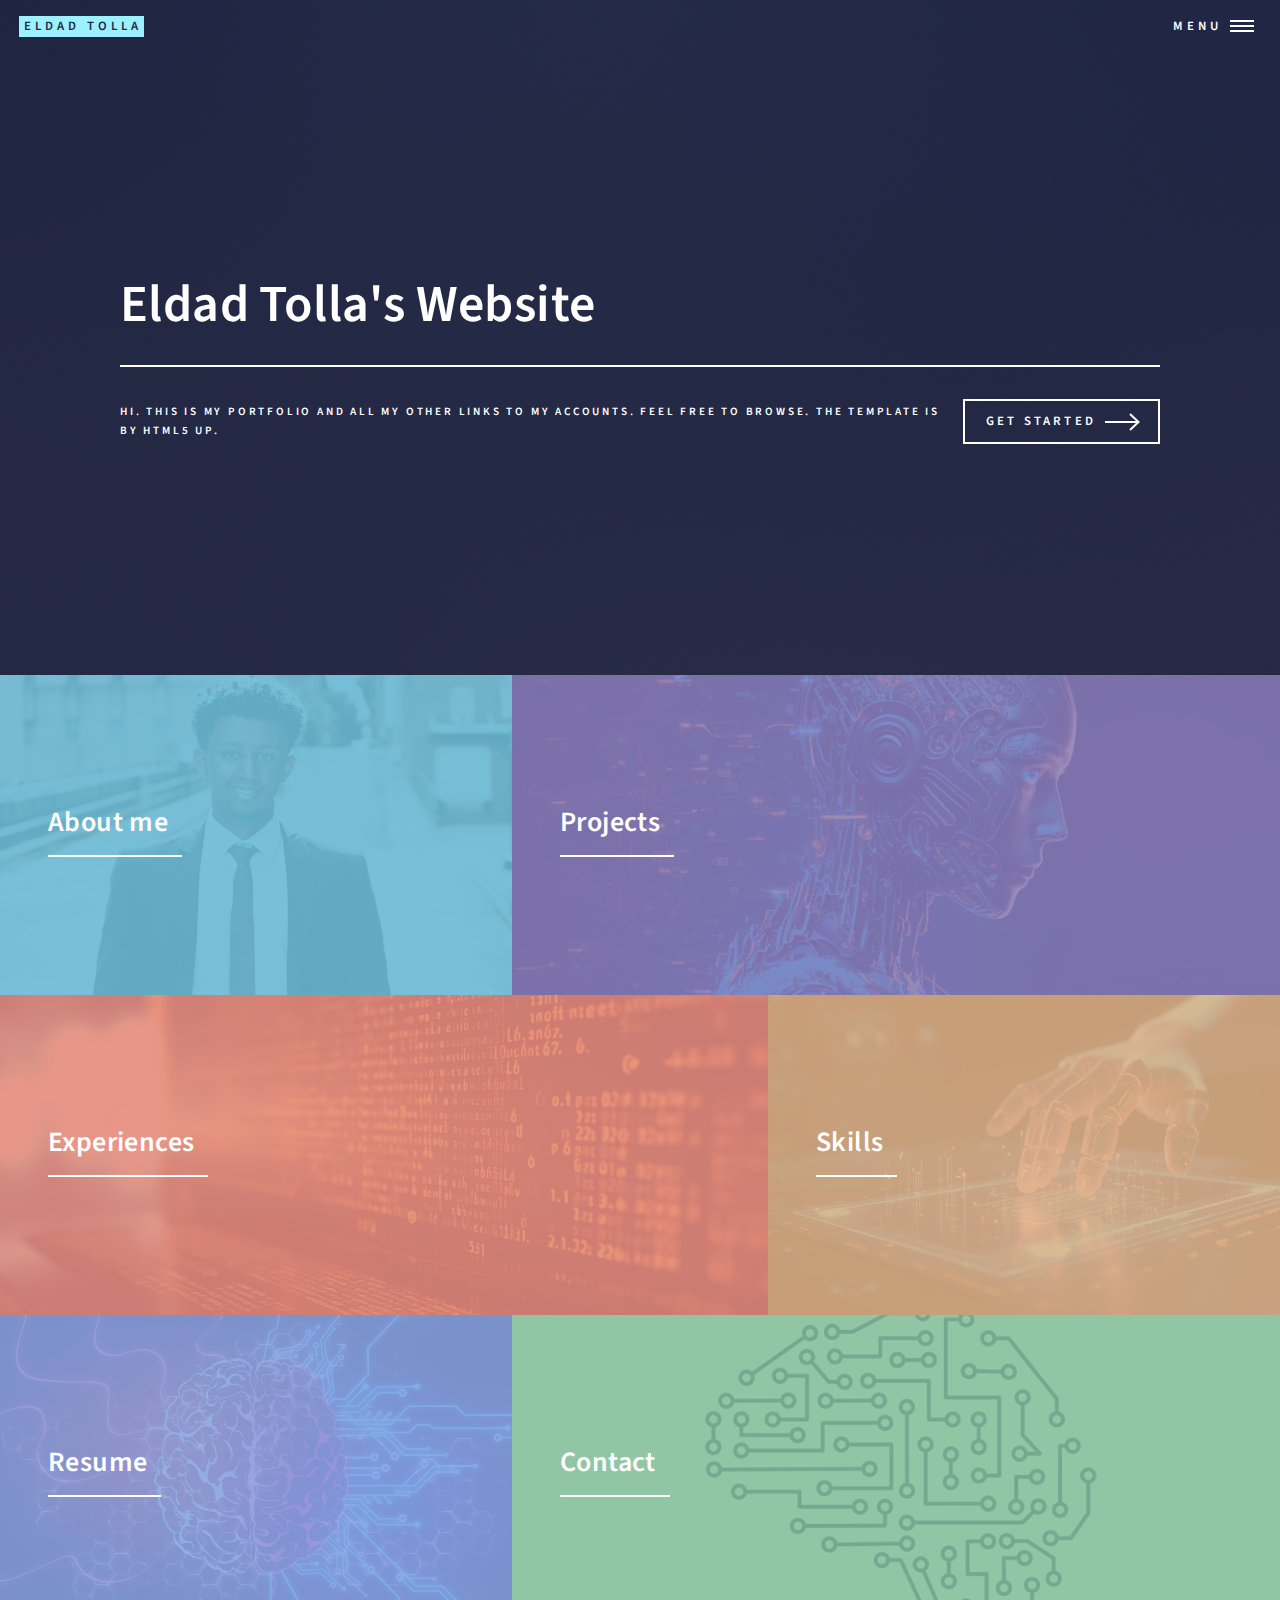
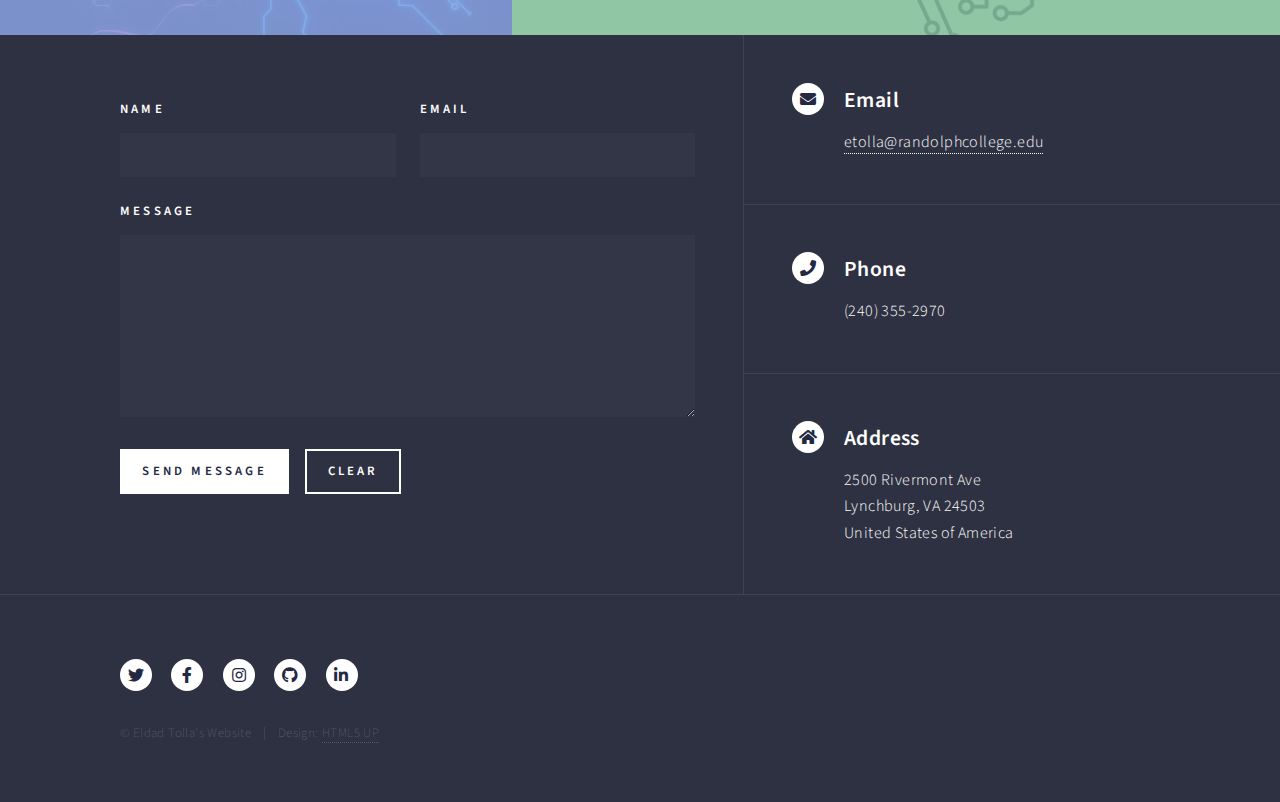
==== index.html @ 2403b2d7 "Update index.html" ====
<!DOCTYPE HTML>
<!--
	Forty by HTML5 UP
	html5up.net | @ajlkn
	Free for personal and commercial use under the CCA 3.0 license (html5up.net/license)
-->
<html>
	<head>
		<title>Eldad Tolla's Website</title>
		<meta charset="utf-8" />
		<meta name="viewport" content="width=device-width, initial-scale=1, user-scalable=no" />
		<link rel="stylesheet" href="assets/css/main.css" />
		<noscript><link rel="stylesheet" href="assets/css/noscript.css" /></noscript>
	</head>
	<body class="is-preload">

		<!-- Wrapper -->
			<div id="wrapper">

				<!-- Header -->
					<header id="header" class="alt">
						<a href="index.html" class="logo"><strong>Eldad Tolla</strong> <span></span></a>
						<nav>
							<a href="#menu">Menu</a>
						</nav>
					</header>

				<!-- Menu -->
					<nav id="menu">
						<ul class="links">
							<li><a href="index.html">Home</a></li>
							<li><a href="landing.html">Landing</a></li>
							<li><a href="generic.html">Generic</a></li>
							<li><a href="elements.html">Elements</a></li>
						</ul>
						<ul class="actions stacked">
							<li><a href="#" class="button primary fit">Get Started</a></li>
							<li><a href="#" class="button fit">Log In</a></li>
						</ul>
					</nav>

				<!-- Banner -->
					<section id="banner" class="major">
						<div class="inner">
							<header class="major">
								<h1>Eldad Tolla's Website</h1>
							</header>
							<div class="content">
								<p>Hi. This is my portfolio and all my other links to my accounts. Feel free to browse. The template is by HTML5 UP.</p>
								<ul class="actions">
									<li><a href="#one" class="button next scrolly">Get Started</a></li>
								</ul>
							</div>
						</div>
					</section>

				<!-- Main -->
					<div id="main">

						<!-- One -->
							<section id="one" class="tiles">
								<article>
									<span class="image">
										<img src="images/pic13.JPG" alt="" />
									</span>
									<header class="major">
										<h3><a href="generic.html" class="link">About me</a></h3>
										
									</header>
								</article>
								<article>
									<span class="image">
										<img src="images/pic16.jpg" alt="" />
									</span>
									<header class="major">
										<h3><a href="landing.html" class="link">Projects</a></h3>
										
									</header>
								</article>
								<article>
									<span class="image">
										<img src="images/pic15.jpg" alt="" />
									</span>
									<header class="major">
										<h3><a href="elements.html" class="link">Experiences</a></h3>
										
									</header>
								</article>
								<article>
									<span class="image">
										<img src="images/pic17.jpg" alt="" />
									</span>
									<header class="major">
										<h3><a href="skills.html" class="link">Skills</a></h3>
										
									</header>
								</article>
								<article>
									<span class="image">
										<img src="images/pic18.jpg" alt="" />
									</span>
									<header class="major">
										<h3><a href="resume.html" class="link">Resume</a></h3>
										
									</header>
								</article>
								<article>
									<span class="image">
										<img src="images/pic14.jpg" alt="" />
									</span>
									<header class="major">
										<h3><a href="contact.html" class="link">Contact</a></h3>
										
									</header>
								</article>
							</section>

						<!-- Two -->
							

					</div>

				<!-- Contact -->
					<section id="contact">
						<div class="inner">
							<section>
								<form method="post" action="#">
									<div class="fields">
										<div class="field half">
											<label for="name">Name</label>
											<input type="text" name="name" id="name" />
										</div>
										<div class="field half">
											<label for="email">Email</label>
											<input type="text" name="email" id="email" />
										</div>
										<div class="field">
											<label for="message">Message</label>
											<textarea name="message" id="message" rows="6"></textarea>
										</div>
									</div>
									<ul class="actions">
										<li><input type="submit" value="Send Message" class="primary" /></li>
										<li><input type="reset" value="Clear" /></li>
									</ul>
								</form>
							</section>
							<section class="split">
								<section>
									<div class="contact-method">
										<span class="icon solid alt fa-envelope"></span>
										<h3>Email</h3>
										<a href="#">etolla@randolphcollege.edu</a>
									</div>
								</section>
								<section>
									<div class="contact-method">
										<span class="icon solid alt fa-phone"></span>
										<h3>Phone</h3>
										<span>(240) 355-2970 </span>
									</div>
								</section>
								<section>
									<div class="contact-method">
										<span class="icon solid alt fa-home"></span>
										<h3>Address</h3>
										<span>2500 Rivermont Ave<br />
										Lynchburg, VA 24503<br />
										United States of America</span>
									</div>
								</section>
							</section>
						</div>
					</section>

				<!-- Footer -->
					<footer id="footer">
						<div class="inner">
							<ul class="icons">
								<li><a href="#" class="icon brands alt fa-twitter"><span class="label">Twitter</span></a></li>
								<li><a href="#" class="icon brands alt fa-facebook-f"><span class="label">Facebook</span></a></li>
								<li><a href="#" class="icon brands alt fa-instagram"><span class="label">Instagram</span></a></li>
								<li><a href="#" class="icon brands alt fa-github"><span class="label">GitHub</span></a></li>
								<li><a href="https://www.linkedin.com/in/eldad-tolla-441166219" class="icon brands alt fa-linkedin-in"><span class="label">LinkedIn</span></a></li>
							</ul>
							<ul class="copyright">
								<li>&copy; Eldad Tolla's Website</li><li>Design: <a href="https://html5up.net">HTML5 UP</a></li>
							</ul>
						</div>
					</footer>

			</div>

		<!-- Scripts -->
			<script src="assets/js/jquery.min.js"></script>
			<script src="assets/js/jquery.scrolly.min.js"></script>
			<script src="assets/js/jquery.scrollex.min.js"></script>
			<script src="assets/js/browser.min.js"></script>
			<script src="assets/js/breakpoints.min.js"></script>
			<script src="assets/js/util.js"></script>
			<script src="assets/js/main.js"></script>

	</body>
</html>
---- assets/css/main.css ----
@import url(fontawesome-all.min.css);
@import url("https://fonts.googleapis.com/css?family=Source+Sans+Pro:300,300italic,600,600italic");

/*
	Forty by HTML5 UP
	html5up.net | @ajlkn
	Free for personal and commercial use under the CCA 3.0 license (html5up.net/license)
*/

html, body, div, span, applet, object,
iframe, h1, h2, h3, h4, h5, h6, p, blockquote,
pre, a, abbr, acronym, address, big, cite,
code, del, dfn, em, img, ins, kbd, q, s, samp,
small, strike, strong, sub, sup, tt, var, b,
u, i, center, dl, dt, dd, ol, ul, li, fieldset,
form, label, legend, table, caption, tbody,
tfoot, thead, tr, th, td, article, aside,
canvas, details, embed, figure, figcaption,
footer, header, hgroup, menu, nav, output, ruby,
section, summary, time, mark, audio, video {
	margin: 0;
	padding: 0;
	border: 0;
	font-size: 100%;
	font: inherit;
	vertical-align: baseline;}

article, aside, details, figcaption, figure,
footer, header, hgroup, menu, nav, section {
	display: block;}

body {
	line-height: 1;
}

ol, ul {
	list-style: none;
}

blockquote, q {
	quotes: none;
}

	blockquote:before, blockquote:after, q:before, q:after {
		content: '';
		content: none;
	}

table {
	border-collapse: collapse;
	border-spacing: 0;
}

body {
	-webkit-text-size-adjust: none;
}

mark {
	background-color: transparent;
	color: inherit;
}

input::-moz-focus-inner {
	border: 0;
	padding: 0;
}

input, select, textarea {
	-moz-appearance: none;
	-webkit-appearance: none;
	-ms-appearance: none;
	appearance: none;
}

/* Basic */

	@-ms-viewport {
		width: device-width;
	}

	body {
		-ms-overflow-style: scrollbar;
	}

	@media screen and (max-width: 480px) {

		html, body {
			min-width: 320px;
		}

	}

	html {
		box-sizing: border-box;
	}

	*, *:before, *:after {
		box-sizing: inherit;
	}

	body {
		background-color: #2e3141;
		background-image: linear-gradient(to top, rgba(46, 49, 65, 0.8), rgba(46, 49, 65, 0.8)), url("../../images/pic23.jpg");
		background-size: auto,
		cover;
		background-attachment: fixed,
        fixed;
		background-position: center,
        center;
	}

		body.is-preload *, body.is-preload *:before, body.is-preload *:after {
			-moz-animation: none !important;
			-webkit-animation: none !important;
			-ms-animation: none !important;
			animation: none !important;
			-moz-transition: none !important;
			-webkit-transition: none !important;
			-ms-transition: none !important;
			transition: none !important;
		}

/* Type */

	body, input, select, textarea {
		color: #ffffff;
		font-family: "Source Sans Pro", Helvetica, sans-serif;
		font-size: 17pt;
		font-weight: 300;
		letter-spacing: 0.025em;
		line-height: 1.65;
	}

		@media screen and (max-width: 1680px) {

			body, input, select, textarea {
				font-size: 14pt;
			}

		}

		@media screen and (max-width: 1280px) {

			body, input, select, textarea {
				font-size: 12pt;
			}

		}

		@media screen and (max-width: 360px) {

			body, input, select, textarea {
				font-size: 11pt;
			}

		}

	a {
		-moz-transition: color 0.2s ease-in-out, border-bottom-color 0.2s ease-in-out;
		-webkit-transition: color 0.2s ease-in-out, border-bottom-color 0.2s ease-in-out;
		-ms-transition: color 0.2s ease-in-out, border-bottom-color 0.2s ease-in-out;
		transition: color 0.2s ease-in-out, border-bottom-color 0.2s ease-in-out;
		border-bottom: dotted 1px;
		color: inherit;
		text-decoration: none;
	}

		a:hover {
			border-bottom-color: transparent;
			color: #9bf1ff !important;
		}

		a:active {
			color: #53e3fb !important;
		}

	strong, b {
		color: #ffffff;
		font-weight: 600;
	}

	em, i {
		font-style: italic;
	}

	p {
		margin: 0 0 2em 0;
	}

	h1, h2, h3, h4, h5, h6 {
		color: #ffffff;
		font-weight: 600;
		line-height: 1.65;
		margin: 0 0 1em 0;
	}

		h1 a, h2 a, h3 a, h4 a, h5 a, h6 a {
			color: inherit;
			border-bottom: 0;
		}

	h1 {
		font-size: 2.5em;
	}

	h2 {
		font-size: 1.75em;
	}

	h3 {
		font-size: 1.35em;
	}

	h4 {
		font-size: 1.1em;
	}

	h5 {
		font-size: 0.9em;
	}

	h6 {
		font-size: 0.7em;
	}

	@media screen and (max-width: 736px) {

		h1 {
			font-size: 2em;
		}

		h2 {
			font-size: 1.5em;
		}

		h3 {
			font-size: 1.25em;
		}

	}

	sub {
		font-size: 0.8em;
		position: relative;
		top: 0.5em;
	}

	sup {
		font-size: 0.8em;
		position: relative;
		top: -0.5em;
	}

	blockquote {
		border-left: solid 4px rgba(212, 212, 255, 0.1);
		font-style: italic;
		margin: 0 0 2em 0;
		padding: 0.5em 0 0.5em 2em;
	}

	code {
		background: rgba(212, 212, 255, 0.035);
		font-family: "Courier New", monospace;
		font-size: 0.9em;
		margin: 0 0.25em;
		padding: 0.25em 0.65em;
	}

	pre {
		-webkit-overflow-scrolling: touch;
		font-family: "Courier New", monospace;
		font-size: 0.9em;
		margin: 0 0 2em 0;
	}

		pre code {
			display: block;
			line-height: 1.75;
			padding: 1em 1.5em;
			overflow-x: auto;
		}

	hr {
		border: 0;
		border-bottom: solid 1px rgba(212, 212, 255, 0.1);
		margin: 2em 0;
	}

		hr.major {
			margin: 3em 0;
		}

	.align-left {
		text-align: left;
	}

	.align-center {
		text-align: center;
	}

	.align-right {
		text-align: right;
	}

/* Row */

	.row {
		display: flex;
		flex-wrap: wrap;
		box-sizing: border-box;
		align-items: stretch;
	}

		.row > * {
			box-sizing: border-box;
		}

		.row.gtr-uniform > * > :last-child {
			margin-bottom: 0;
		}

		.row.aln-left {
			justify-content: flex-start;
		}

		.row.aln-center {
			justify-content: center;
		}

		.row.aln-right {
			justify-content: flex-end;
		}

		.row.aln-top {
			align-items: flex-start;
		}

		.row.aln-middle {
			align-items: center;
		}

		.row.aln-bottom {
			align-items: flex-end;
		}

		.row > .imp {
			order: -1;
		}

		.row > .col-1 {
			width: 8.33333%;
		}

		.row > .off-1 {
			margin-left: 8.33333%;
		}

		.row > .col-2 {
			width: 16.66667%;
		}

		.row > .off-2 {
			margin-left: 16.66667%;
		}

		.row > .col-3 {
			width: 25%;
		}

		.row > .off-3 {
			margin-left: 25%;
		}

		.row > .col-4 {
			width: 33.33333%;
		}

		.row > .off-4 {
			margin-left: 33.33333%;
		}

		.row > .col-5 {
			width: 41.66667%;
		}

		.row > .off-5 {
			margin-left: 41.66667%;
		}

		.row > .col-6 {
			width: 50%;
		}

		.row > .off-6 {
			margin-left: 50%;
		}

		.row > .col-7 {
			width: 58.33333%;
		}

		.row > .off-7 {
			margin-left: 58.33333%;
		}

		.row > .col-8 {
			width: 66.66667%;
		}

		.row > .off-8 {
			margin-left: 66.66667%;
		}

		.row > .col-9 {
			width: 75%;
		}

		.row > .off-9 {
			margin-left: 75%;
		}

		.row > .col-10 {
			width: 83.33333%;
		}

		.row > .off-10 {
			margin-left: 83.33333%;
		}

		.row > .col-11 {
			width: 91.66667%;
		}

		.row > .off-11 {
			margin-left: 91.66667%;
		}

		.row > .col-12 {
			width: 100%;
		}

		.row > .off-12 {
			margin-left: 100%;
		}

		.row.gtr-0 {
			margin-top: 0;
			margin-left: 0em;
		}

			.row.gtr-0 > * {
				padding: 0 0 0 0em;
			}

			.row.gtr-0.gtr-uniform {
				margin-top: 0em;
			}

				.row.gtr-0.gtr-uniform > * {
					padding-top: 0em;
				}

		.row.gtr-25 {
			margin-top: 0;
			margin-left: -0.5em;
		}

			.row.gtr-25 > * {
				padding: 0 0 0 0.5em;
			}

			.row.gtr-25.gtr-uniform {
				margin-top: -0.5em;
			}

				.row.gtr-25.gtr-uniform > * {
					padding-top: 0.5em;
				}

		.row.gtr-50 {
			margin-top: 0;
			margin-left: -1em;
		}

			.row.gtr-50 > * {
				padding: 0 0 0 1em;
			}

			.row.gtr-50.gtr-uniform {
				margin-top: -1em;
			}

				.row.gtr-50.gtr-uniform > * {
					padding-top: 1em;
				}

		.row {
			margin-top: 0;
			margin-left: -2em;
		}

			.row > * {
				padding: 0 0 0 2em;
			}

			.row.gtr-uniform {
				margin-top: -2em;
			}

				.row.gtr-uniform > * {
					padding-top: 2em;
				}

		.row.gtr-150 {
			margin-top: 0;
			margin-left: -3em;
		}

			.row.gtr-150 > * {
				padding: 0 0 0 3em;
			}

			.row.gtr-150.gtr-uniform {
				margin-top: -3em;
			}

				.row.gtr-150.gtr-uniform > * {
					padding-top: 3em;
				}

		.row.gtr-200 {
			margin-top: 0;
			margin-left: -4em;
		}

			.row.gtr-200 > * {
				padding: 0 0 0 4em;
			}

			.row.gtr-200.gtr-uniform {
				margin-top: -4em;
			}

				.row.gtr-200.gtr-uniform > * {
					padding-top: 4em;
				}

		@media screen and (max-width: 1680px) {

			.row {
				display: flex;
				flex-wrap: wrap;
				box-sizing: border-box;
				align-items: stretch;
			}

				.row > * {
					box-sizing: border-box;
				}

				.row.gtr-uniform > * > :last-child {
					margin-bottom: 0;
				}

				.row.aln-left {
					justify-content: flex-start;
				}

				.row.aln-center {
					justify-content: center;
				}

				.row.aln-right {
					justify-content: flex-end;
				}

				.row.aln-top {
					align-items: flex-start;
				}

				.row.aln-middle {
					align-items: center;
				}

				.row.aln-bottom {
					align-items: flex-end;
				}

				.row > .imp-xlarge {
					order: -1;
				}

				.row > .col-1-xlarge {
					width: 8.33333%;
				}

				.row > .off-1-xlarge {
					margin-left: 8.33333%;
				}

				.row > .col-2-xlarge {
					width: 16.66667%;
				}

				.row > .off-2-xlarge {
					margin-left: 16.66667%;
				}

				.row > .col-3-xlarge {
					width: 25%;
				}

				.row > .off-3-xlarge {
					margin-left: 25%;
				}

				.row > .col-4-xlarge {
					width: 33.33333%;
				}

				.row > .off-4-xlarge {
					margin-left: 33.33333%;
				}

				.row > .col-5-xlarge {
					width: 41.66667%;
				}

				.row > .off-5-xlarge {
					margin-left: 41.66667%;
				}

				.row > .col-6-xlarge {
					width: 50%;
				}

				.row > .off-6-xlarge {
					margin-left: 50%;
				}

				.row > .col-7-xlarge {
					width: 58.33333%;
				}

				.row > .off-7-xlarge {
					margin-left: 58.33333%;
				}

				.row > .col-8-xlarge {
					width: 66.66667%;
				}

				.row > .off-8-xlarge {
					margin-left: 66.66667%;
				}

				.row > .col-9-xlarge {
					width: 75%;
				}

				.row > .off-9-xlarge {
					margin-left: 75%;
				}

				.row > .col-10-xlarge {
					width: 83.33333%;
				}

				.row > .off-10-xlarge {
					margin-left: 83.33333%;
				}

				.row > .col-11-xlarge {
					width: 91.66667%;
				}

				.row > .off-11-xlarge {
					margin-left: 91.66667%;
				}

				.row > .col-12-xlarge {
					width: 100%;
				}

				.row > .off-12-xlarge {
					margin-left: 100%;
				}

				.row.gtr-0 {
					margin-top: 0;
					margin-left: 0em;
				}

					.row.gtr-0 > * {
						padding: 0 0 0 0em;
					}

					.row.gtr-0.gtr-uniform {
						margin-top: 0em;
					}

						.row.gtr-0.gtr-uniform > * {
							padding-top: 0em;
						}

				.row.gtr-25 {
					margin-top: 0;
					margin-left: -0.5em;
				}

					.row.gtr-25 > * {
						padding: 0 0 0 0.5em;
					}

					.row.gtr-25.gtr-uniform {
						margin-top: -0.5em;
					}

						.row.gtr-25.gtr-uniform > * {
							padding-top: 0.5em;
						}

				.row.gtr-50 {
					margin-top: 0;
					margin-left: -1em;
				}

					.row.gtr-50 > * {
						padding: 0 0 0 1em;
					}

					.row.gtr-50.gtr-uniform {
						margin-top: -1em;
					}

						.row.gtr-50.gtr-uniform > * {
							padding-top: 1em;
						}

				.row {
					margin-top: 0;
					margin-left: -2em;
				}

					.row > * {
						padding: 0 0 0 2em;
					}

					.row.gtr-uniform {
						margin-top: -2em;
					}

						.row.gtr-uniform > * {
							padding-top: 2em;
						}

				.row.gtr-150 {
					margin-top: 0;
					margin-left: -3em;
				}

					.row.gtr-150 > * {
						padding: 0 0 0 3em;
					}

					.row.gtr-150.gtr-uniform {
						margin-top: -3em;
					}

						.row.gtr-150.gtr-uniform > * {
							padding-top: 3em;
						}

				.row.gtr-200 {
					margin-top: 0;
					margin-left: -4em;
				}

					.row.gtr-200 > * {
						padding: 0 0 0 4em;
					}

					.row.gtr-200.gtr-uniform {
						margin-top: -4em;
					}

						.row.gtr-200.gtr-uniform > * {
							padding-top: 4em;
						}

		}

		@media screen and (max-width: 1280px) {

			.row {
				display: flex;
				flex-wrap: wrap;
				box-sizing: border-box;
				align-items: stretch;
			}

				.row > * {
					box-sizing: border-box;
				}

				.row.gtr-uniform > * > :last-child {
					margin-bottom: 0;
				}

				.row.aln-left {
					justify-content: flex-start;
				}

				.row.aln-center {
					justify-content: center;
				}

				.row.aln-right {
					justify-content: flex-end;
				}

				.row.aln-top {
					align-items: flex-start;
				}

				.row.aln-middle {
					align-items: center;
				}

				.row.aln-bottom {
					align-items: flex-end;
				}

				.row > .imp-large {
					order: -1;
				}

				.row > .col-1-large {
					width: 8.33333%;
				}

				.row > .off-1-large {
					margin-left: 8.33333%;
				}

				.row > .col-2-large {
					width: 16.66667%;
				}

				.row > .off-2-large {
					margin-left: 16.66667%;
				}

				.row > .col-3-large {
					width: 25%;
				}

				.row > .off-3-large {
					margin-left: 25%;
				}

				.row > .col-4-large {
					width: 33.33333%;
				}

				.row > .off-4-large {
					margin-left: 33.33333%;
				}

				.row > .col-5-large {
					width: 41.66667%;
				}

				.row > .off-5-large {
					margin-left: 41.66667%;
				}

				.row > .col-6-large {
					width: 50%;
				}

				.row > .off-6-large {
					margin-left: 50%;
				}

				.row > .col-7-large {
					width: 58.33333%;
				}

				.row > .off-7-large {
					margin-left: 58.33333%;
				}

				.row > .col-8-large {
					width: 66.66667%;
				}

				.row > .off-8-large {
					margin-left: 66.66667%;
				}

				.row > .col-9-large {
					width: 75%;
				}

				.row > .off-9-large {
					margin-left: 75%;
				}

				.row > .col-10-large {
					width: 83.33333%;
				}

				.row > .off-10-large {
					margin-left: 83.33333%;
				}

				.row > .col-11-large {
					width: 91.66667%;
				}

				.row > .off-11-large {
					margin-left: 91.66667%;
				}

				.row > .col-12-large {
					width: 100%;
				}

				.row > .off-12-large {
					margin-left: 100%;
				}

				.row.gtr-0 {
					margin-top: 0;
					margin-left: 0em;
				}

					.row.gtr-0 > * {
						padding: 0 0 0 0em;
					}

					.row.gtr-0.gtr-uniform {
						margin-top: 0em;
					}

						.row.gtr-0.gtr-uniform > * {
							padding-top: 0em;
						}

				.row.gtr-25 {
					margin-top: 0;
					margin-left: -0.375em;
				}

					.row.gtr-25 > * {
						padding: 0 0 0 0.375em;
					}

					.row.gtr-25.gtr-uniform {
						margin-top: -0.375em;
					}

						.row.gtr-25.gtr-uniform > * {
							padding-top: 0.375em;
						}

				.row.gtr-50 {
					margin-top: 0;
					margin-left: -0.75em;
				}

					.row.gtr-50 > * {
						padding: 0 0 0 0.75em;
					}

					.row.gtr-50.gtr-uniform {
						margin-top: -0.75em;
					}

						.row.gtr-50.gtr-uniform > * {
							padding-top: 0.75em;
						}

				.row {
					margin-top: 0;
					margin-left: -1.5em;
				}

					.row > * {
						padding: 0 0 0 1.5em;
					}

					.row.gtr-uniform {
						margin-top: -1.5em;
					}

						.row.gtr-uniform > * {
							padding-top: 1.5em;
						}

				.row.gtr-150 {
					margin-top: 0;
					margin-left: -2.25em;
				}

					.row.gtr-150 > * {
						padding: 0 0 0 2.25em;
					}

					.row.gtr-150.gtr-uniform {
						margin-top: -2.25em;
					}

						.row.gtr-150.gtr-uniform > * {
							padding-top: 2.25em;
						}

				.row.gtr-200 {
					margin-top: 0;
					margin-left: -3em;
				}

					.row.gtr-200 > * {
						padding: 0 0 0 3em;
					}

					.row.gtr-200.gtr-uniform {
						margin-top: -3em;
					}

						.row.gtr-200.gtr-uniform > * {
							padding-top: 3em;
						}

		}

		@media screen and (max-width: 980px) {

			.row {
				display: flex;
				flex-wrap: wrap;
				box-sizing: border-box;
				align-items: stretch;
			}

				.row > * {
					box-sizing: border-box;
				}

				.row.gtr-uniform > * > :last-child {
					margin-bottom: 0;
				}

				.row.aln-left {
					justify-content: flex-start;
				}

				.row.aln-center {
					justify-content: center;
				}

				.row.aln-right {
					justify-content: flex-end;
				}

				.row.aln-top {
					align-items: flex-start;
				}

				.row.aln-middle {
					align-items: center;
				}

				.row.aln-bottom {
					align-items: flex-end;
				}

				.row > .imp-medium {
					order: -1;
				}

				.row > .col-1-medium {
					width: 8.33333%;
				}

				.row > .off-1-medium {
					margin-left: 8.33333%;
				}

				.row > .col-2-medium {
					width: 16.66667%;
				}

				.row > .off-2-medium {
					margin-left: 16.66667%;
				}

				.row > .col-3-medium {
					width: 25%;
				}

				.row > .off-3-medium {
					margin-left: 25%;
				}

				.row > .col-4-medium {
					width: 33.33333%;
				}

				.row > .off-4-medium {
					margin-left: 33.33333%;
				}

				.row > .col-5-medium {
					width: 41.66667%;
				}

				.row > .off-5-medium {
					margin-left: 41.66667%;
				}

				.row > .col-6-medium {
					width: 50%;
				}

				.row > .off-6-medium {
					margin-left: 50%;
				}

				.row > .col-7-medium {
					width: 58.33333%;
				}

				.row > .off-7-medium {
					margin-left: 58.33333%;
				}

				.row > .col-8-medium {
					width: 66.66667%;
				}

				.row > .off-8-medium {
					margin-left: 66.66667%;
				}

				.row > .col-9-medium {
					width: 75%;
				}

				.row > .off-9-medium {
					margin-left: 75%;
				}

				.row > .col-10-medium {
					width: 83.33333%;
				}

				.row > .off-10-medium {
					margin-left: 83.33333%;
				}

				.row > .col-11-medium {
					width: 91.66667%;
				}

				.row > .off-11-medium {
					margin-left: 91.66667%;
				}

				.row > .col-12-medium {
					width: 100%;
				}

				.row > .off-12-medium {
					margin-left: 100%;
				}

				.row.gtr-0 {
					margin-top: 0;
					margin-left: 0em;
				}

					.row.gtr-0 > * {
						padding: 0 0 0 0em;
					}

					.row.gtr-0.gtr-uniform {
						margin-top: 0em;
					}

						.row.gtr-0.gtr-uniform > * {
							padding-top: 0em;
						}

				.row.gtr-25 {
					margin-top: 0;
					margin-left: -0.375em;
				}

					.row.gtr-25 > * {
						padding: 0 0 0 0.375em;
					}

					.row.gtr-25.gtr-uniform {
						margin-top: -0.375em;
					}

						.row.gtr-25.gtr-uniform > * {
							padding-top: 0.375em;
						}

				.row.gtr-50 {
					margin-top: 0;
					margin-left: -0.75em;
				}

					.row.gtr-50 > * {
						padding: 0 0 0 0.75em;
					}

					.row.gtr-50.gtr-uniform {
						margin-top: -0.75em;
					}

						.row.gtr-50.gtr-uniform > * {
							padding-top: 0.75em;
						}

				.row {
					margin-top: 0;
					margin-left: -1.5em;
				}

					.row > * {
						padding: 0 0 0 1.5em;
					}

					.row.gtr-uniform {
						margin-top: -1.5em;
					}

						.row.gtr-uniform > * {
							padding-top: 1.5em;
						}

				.row.gtr-150 {
					margin-top: 0;
					margin-left: -2.25em;
				}

					.row.gtr-150 > * {
						padding: 0 0 0 2.25em;
					}

					.row.gtr-150.gtr-uniform {
						margin-top: -2.25em;
					}

						.row.gtr-150.gtr-uniform > * {
							padding-top: 2.25em;
						}

				.row.gtr-200 {
					margin-top: 0;
					margin-left: -3em;
				}

					.row.gtr-200 > * {
						padding: 0 0 0 3em;
					}

					.row.gtr-200.gtr-uniform {
						margin-top: -3em;
					}

						.row.gtr-200.gtr-uniform > * {
							padding-top: 3em;
						}

		}

		@media screen and (max-width: 736px) {

			.row {
				display: flex;
				flex-wrap: wrap;
				box-sizing: border-box;
				align-items: stretch;
			}

				.row > * {
					box-sizing: border-box;
				}

				.row.gtr-uniform > * > :last-child {
					margin-bottom: 0;
				}

				.row.aln-left {
					justify-content: flex-start;
				}

				.row.aln-center {
					justify-content: center;
				}

				.row.aln-right {
					justify-content: flex-end;
				}

				.row.aln-top {
					align-items: flex-start;
				}

				.row.aln-middle {
					align-items: center;
				}

				.row.aln-bottom {
					align-items: flex-end;
				}

				.row > .imp-small {
					order: -1;
				}

				.row > .col-1-small {
					width: 8.33333%;
				}

				.row > .off-1-small {
					margin-left: 8.33333%;
				}

				.row > .col-2-small {
					width: 16.66667%;
				}

				.row > .off-2-small {
					margin-left: 16.66667%;
				}

				.row > .col-3-small {
					width: 25%;
				}

				.row > .off-3-small {
					margin-left: 25%;
				}

				.row > .col-4-small {
					width: 33.33333%;
				}

				.row > .off-4-small {
					margin-left: 33.33333%;
				}

				.row > .col-5-small {
					width: 41.66667%;
				}

				.row > .off-5-small {
					margin-left: 41.66667%;
				}

				.row > .col-6-small {
					width: 50%;
				}

				.row > .off-6-small {
					margin-left: 50%;
				}

				.row > .col-7-small {
					width: 58.33333%;
				}

				.row > .off-7-small {
					margin-left: 58.33333%;
				}

				.row > .col-8-small {
					width: 66.66667%;
				}

				.row > .off-8-small {
					margin-left: 66.66667%;
				}

				.row > .col-9-small {
					width: 75%;
				}

				.row > .off-9-small {
					margin-left: 75%;
				}

				.row > .col-10-small {
					width: 83.33333%;
				}

				.row > .off-10-small {
					margin-left: 83.33333%;
				}

				.row > .col-11-small {
					width: 91.66667%;
				}

				.row > .off-11-small {
					margin-left: 91.66667%;
				}

				.row > .col-12-small {
					width: 100%;
				}

				.row > .off-12-small {
					margin-left: 100%;
				}

				.row.gtr-0 {
					margin-top: 0;
					margin-left: 0em;
				}

					.row.gtr-0 > * {
						padding: 0 0 0 0em;
					}

					.row.gtr-0.gtr-uniform {
						margin-top: 0em;
					}

						.row.gtr-0.gtr-uniform > * {
							padding-top: 0em;
						}

				.row.gtr-25 {
					margin-top: 0;
					margin-left: -0.3125em;
				}

					.row.gtr-25 > * {
						padding: 0 0 0 0.3125em;
					}

					.row.gtr-25.gtr-uniform {
						margin-top: -0.3125em;
					}

						.row.gtr-25.gtr-uniform > * {
							padding-top: 0.3125em;
						}

				.row.gtr-50 {
					margin-top: 0;
					margin-left: -0.625em;
				}

					.row.gtr-50 > * {
						padding: 0 0 0 0.625em;
					}

					.row.gtr-50.gtr-uniform {
						margin-top: -0.625em;
					}

						.row.gtr-50.gtr-uniform > * {
							padding-top: 0.625em;
						}

				.row {
					margin-top: 0;
					margin-left: -1.25em;
				}

					.row > * {
						padding: 0 0 0 1.25em;
					}

					.row.gtr-uniform {
						margin-top: -1.25em;
					}

						.row.gtr-uniform > * {
							padding-top: 1.25em;
						}

				.row.gtr-150 {
					margin-top: 0;
					margin-left: -1.875em;
				}

					.row.gtr-150 > * {
						padding: 0 0 0 1.875em;
					}

					.row.gtr-150.gtr-uniform {
						margin-top: -1.875em;
					}

						.row.gtr-150.gtr-uniform > * {
							padding-top: 1.875em;
						}

				.row.gtr-200 {
					margin-top: 0;
					margin-left: -2.5em;
				}

					.row.gtr-200 > * {
						padding: 0 0 0 2.5em;
					}

					.row.gtr-200.gtr-uniform {
						margin-top: -2.5em;
					}

						.row.gtr-200.gtr-uniform > * {
							padding-top: 2.5em;
						}

		}

		@media screen and (max-width: 480px) {

			.row {
				display: flex;
				flex-wrap: wrap;
				box-sizing: border-box;
				align-items: stretch;
			}

				.row > * {
					box-sizing: border-box;
				}

				.row.gtr-uniform > * > :last-child {
					margin-bottom: 0;
				}

				.row.aln-left {
					justify-content: flex-start;
				}

				.row.aln-center {
					justify-content: center;
				}

				.row.aln-right {
					justify-content: flex-end;
				}

				.row.aln-top {
					align-items: flex-start;
				}

				.row.aln-middle {
					align-items: center;
				}

				.row.aln-bottom {
					align-items: flex-end;
				}

				.row > .imp-xsmall {
					order: -1;
				}

				.row > .col-1-xsmall {
					width: 8.33333%;
				}

				.row > .off-1-xsmall {
					margin-left: 8.33333%;
				}

				.row > .col-2-xsmall {
					width: 16.66667%;
				}

				.row > .off-2-xsmall {
					margin-left: 16.66667%;
				}

				.row > .col-3-xsmall {
					width: 25%;
				}

				.row > .off-3-xsmall {
					margin-left: 25%;
				}

				.row > .col-4-xsmall {
					width: 33.33333%;
				}

				.row > .off-4-xsmall {
					margin-left: 33.33333%;
				}

				.row > .col-5-xsmall {
					width: 41.66667%;
				}

				.row > .off-5-xsmall {
					margin-left: 41.66667%;
				}

				.row > .col-6-xsmall {
					width: 50%;
				}

				.row > .off-6-xsmall {
					margin-left: 50%;
				}

				.row > .col-7-xsmall {
					width: 58.33333%;
				}

				.row > .off-7-xsmall {
					margin-left: 58.33333%;
				}

				.row > .col-8-xsmall {
					width: 66.66667%;
				}

				.row > .off-8-xsmall {
					margin-left: 66.66667%;
				}

				.row > .col-9-xsmall {
					width: 75%;
				}

				.row > .off-9-xsmall {
					margin-left: 75%;
				}

				.row > .col-10-xsmall {
					width: 83.33333%;
				}

				.row > .off-10-xsmall {
					margin-left: 83.33333%;
				}

				.row > .col-11-xsmall {
					width: 91.66667%;
				}

				.row > .off-11-xsmall {
					margin-left: 91.66667%;
				}

				.row > .col-12-xsmall {
					width: 100%;
				}

				.row > .off-12-xsmall {
					margin-left: 100%;
				}

				.row.gtr-0 {
					margin-top: 0;
					margin-left: 0em;
				}

					.row.gtr-0 > * {
						padding: 0 0 0 0em;
					}

					.row.gtr-0.gtr-uniform {
						margin-top: 0em;
					}

						.row.gtr-0.gtr-uniform > * {
							padding-top: 0em;
						}

				.row.gtr-25 {
					margin-top: 0;
					margin-left: -0.3125em;
				}

					.row.gtr-25 > * {
						padding: 0 0 0 0.3125em;
					}

					.row.gtr-25.gtr-uniform {
						margin-top: -0.3125em;
					}

						.row.gtr-25.gtr-uniform > * {
							padding-top: 0.3125em;
						}

				.row.gtr-50 {
					margin-top: 0;
					margin-left: -0.625em;
				}

					.row.gtr-50 > * {
						padding: 0 0 0 0.625em;
					}

					.row.gtr-50.gtr-uniform {
						margin-top: -0.625em;
					}

						.row.gtr-50.gtr-uniform > * {
							padding-top: 0.625em;
						}

				.row {
					margin-top: 0;
					margin-left: -1.25em;
				}

					.row > * {
						padding: 0 0 0 1.25em;
					}

					.row.gtr-uniform {
						margin-top: -1.25em;
					}

						.row.gtr-uniform > * {
							padding-top: 1.25em;
						}

				.row.gtr-150 {
					margin-top: 0;
					margin-left: -1.875em;
				}

					.row.gtr-150 > * {
						padding: 0 0 0 1.875em;
					}

					.row.gtr-150.gtr-uniform {
						margin-top: -1.875em;
					}

						.row.gtr-150.gtr-uniform > * {
							padding-top: 1.875em;
						}

				.row.gtr-200 {
					margin-top: 0;
					margin-left: -2.5em;
				}

					.row.gtr-200 > * {
						padding: 0 0 0 2.5em;
					}

					.row.gtr-200.gtr-uniform {
						margin-top: -2.5em;
					}

						.row.gtr-200.gtr-uniform > * {
							padding-top: 2.5em;
						}

		}

/* Section/Article */

	section.special, article.special {
		text-align: center;
	}

	header.major {
		width: -moz-max-content;
		width: -webkit-max-content;
		width: -ms-max-content;
		width: max-content;
		margin-bottom: 2em;
	}

		header.major > :first-child {
			margin-bottom: 0;
			width: calc(100% + 0.5em);
		}

			header.major > :first-child:after {
				content: '';
				background-color: #ffffff;
				display: block;
				height: 2px;
				margin: 0.325em 0 0.5em 0;
				width: 100%;
			}

		header.major > p {
			font-size: 0.7em;
			font-weight: 600;
			letter-spacing: 0.25em;
			margin-bottom: 0;
			text-transform: uppercase;
		}

		body.is-ie header.major > :first-child:after {
			max-width: 9em;
		}

		body.is-ie header.major > h1:after {
			max-width: 100% !important;
		}

	@media screen and (max-width: 736px) {

		header.major > p br {
			display: none;
		}

	}

/* Form */

	form {
		margin: 0 0 2em 0;
	}

		form > :last-child {
			margin-bottom: 0;
		}

		form > .fields {
			display: -moz-flex;
			display: -webkit-flex;
			display: -ms-flex;
			display: flex;
			-moz-flex-wrap: wrap;
			-webkit-flex-wrap: wrap;
			-ms-flex-wrap: wrap;
			flex-wrap: wrap;
			width: calc(100% + 3em);
			margin: -1.5em 0 2em -1.5em;
		}

			form > .fields > .field {
				-moz-flex-grow: 0;
				-webkit-flex-grow: 0;
				-ms-flex-grow: 0;
				flex-grow: 0;
				-moz-flex-shrink: 0;
				-webkit-flex-shrink: 0;
				-ms-flex-shrink: 0;
				flex-shrink: 0;
				padding: 1.5em 0 0 1.5em;
				width: calc(100% - 1.5em);
			}

				form > .fields > .field.half {
					width: calc(50% - 0.75em);
				}

				form > .fields > .field.third {
					width: calc(100%/3 - 0.5em);
				}

				form > .fields > .field.quarter {
					width: calc(25% - 0.375em);
				}

		@media screen and (max-width: 480px) {

			form > .fields {
				width: calc(100% + 3em);
				margin: -1.5em 0 2em -1.5em;
			}

				form > .fields > .field {
					padding: 1.5em 0 0 1.5em;
					width: calc(100% - 1.5em);
				}

					form > .fields > .field.half {
						width: calc(100% - 1.5em);
					}

					form > .fields > .field.third {
						width: calc(100% - 1.5em);
					}

					form > .fields > .field.quarter {
						width: calc(100% - 1.5em);
					}

		}

	label {
		color: #ffffff;
		display: block;
		font-size: 0.8em;
		font-weight: 600;
		letter-spacing: 0.25em;
		margin: 0 0 1em 0;
		text-transform: uppercase;
	}

	input[type="text"],
	input[type="password"],
	input[type="email"],
	input[type="tel"],
	input[type="search"],
	input[type="url"],
	select,
	textarea {
		-moz-appearance: none;
		-webkit-appearance: none;
		-ms-appearance: none;
		appearance: none;
		background: rgba(212, 212, 255, 0.035);
		border: none;
		border-radius: 0;
		color: inherit;
		display: block;
		outline: 0;
		padding: 0 1em;
		text-decoration: none;
		width: 100%;
	}

		input[type="text"]:invalid,
		input[type="password"]:invalid,
		input[type="email"]:invalid,
		input[type="tel"]:invalid,
		input[type="search"]:invalid,
		input[type="url"]:invalid,
		select:invalid,
		textarea:invalid {
			box-shadow: none;
		}

		input[type="text"]:focus,
		input[type="password"]:focus,
		input[type="email"]:focus,
		input[type="tel"]:focus,
		input[type="search"]:focus,
		input[type="url"]:focus,
		select:focus,
		textarea:focus {
			border-color: #9bf1ff;
			box-shadow: 0 0 0 2px #9bf1ff;
		}

	select {
		background-image: url("data:image/svg+xml;charset=utf8,%3Csvg xmlns='http://www.w3.org/2000/svg' width='40' height='40' preserveAspectRatio='none' viewBox='0 0 40 40'%3E%3Cpath d='M9.4,12.3l10.4,10.4l10.4-10.4c0.2-0.2,0.5-0.4,0.9-0.4c0.3,0,0.6,0.1,0.9,0.4l3.3,3.3c0.2,0.2,0.4,0.5,0.4,0.9 c0,0.4-0.1,0.6-0.4,0.9L20.7,31.9c-0.2,0.2-0.5,0.4-0.9,0.4c-0.3,0-0.6-0.1-0.9-0.4L4.3,17.3c-0.2-0.2-0.4-0.5-0.4-0.9 c0-0.4,0.1-0.6,0.4-0.9l3.3-3.3c0.2-0.2,0.5-0.4,0.9-0.4S9.1,12.1,9.4,12.3z' fill='rgba(212, 212, 255, 0.1)' /%3E%3C/svg%3E");
		background-size: 1.25rem;
		background-repeat: no-repeat;
		background-position: calc(100% - 1rem) center;
		height: 2.75em;
		padding-right: 2.75em;
		text-overflow: ellipsis;
	}

		select option {
			color: #ffffff;
			background: #242943;
		}

		select:focus::-ms-value {
			background-color: transparent;
		}

		select::-ms-expand {
			display: none;
		}

	input[type="text"],
	input[type="password"],
	input[type="email"],
	input[type="tel"],
	input[type="search"],
	input[type="url"],
	select {
		height: 2.75em;
	}

	textarea {
		padding: 0.75em 1em;
	}

	input[type="checkbox"],
	input[type="radio"] {
		-moz-appearance: none;
		-webkit-appearance: none;
		-ms-appearance: none;
		appearance: none;
		display: block;
		float: left;
		margin-right: -2em;
		opacity: 0;
		width: 1em;
		z-index: -1;
	}

		input[type="checkbox"] + label,
		input[type="radio"] + label {
			text-decoration: none;
			color: #ffffff;
			cursor: pointer;
			display: inline-block;
			font-weight: 300;
			padding-left: 2.65em;
			padding-right: 0.75em;
			position: relative;
		}

			input[type="checkbox"] + label:before,
			input[type="radio"] + label:before {
				-moz-osx-font-smoothing: grayscale;
				-webkit-font-smoothing: antialiased;
				display: inline-block;
				font-style: normal;
				font-variant: normal;
				text-rendering: auto;
				line-height: 1;
				text-transform: none !important;
				font-family: 'Font Awesome 5 Free';
				font-weight: 900;
			}

			input[type="checkbox"] + label:before,
			input[type="radio"] + label:before {
				background: rgba(212, 212, 255, 0.035);
				content: '';
				display: inline-block;
				font-size: 0.8em;
				height: 2.0625em;
				left: 0;
				letter-spacing: 0;
				line-height: 2.0625em;
				position: absolute;
				text-align: center;
				top: 0;
				width: 2.0625em;
			}

		input[type="checkbox"]:checked + label:before,
		input[type="radio"]:checked + label:before {
			background: #ffffff;
			border-color: #9bf1ff;
			content: '\f00c';
			color: #242943;
		}

		input[type="checkbox"]:focus + label:before,
		input[type="radio"]:focus + label:before {
			box-shadow: 0 0 0 2px #9bf1ff;
		}

	input[type="radio"] + label:before {
		border-radius: 100%;
	}

	::-webkit-input-placeholder {
		color: rgba(244, 244, 255, 0.2) !important;
		opacity: 1.0;
	}

	:-moz-placeholder {
		color: rgba(244, 244, 255, 0.2) !important;
		opacity: 1.0;
	}

	::-moz-placeholder {
		color: rgba(244, 244, 255, 0.2) !important;
		opacity: 1.0;
	}

	:-ms-input-placeholder {
		color: rgba(244, 244, 255, 0.2) !important;
		opacity: 1.0;
	}

/* Box */

	.box {
		border: solid 1px rgba(212, 212, 255, 0.1);
		margin-bottom: 2em;
		padding: 1.5em;
	}

		.box > :last-child,
		.box > :last-child > :last-child,
		.box > :last-child > :last-child > :last-child {
			margin-bottom: 0;
		}

		.box.alt {
			border: 0;
			border-radius: 0;
			padding: 0;
		}

/* Icon */

	.icon {
		text-decoration: none;
		border-bottom: none;
		position: relative;
	}

		.icon:before {
			-moz-osx-font-smoothing: grayscale;
			-webkit-font-smoothing: antialiased;
			display: inline-block;
			font-style: normal;
			font-variant: normal;
			text-rendering: auto;
			line-height: 1;
			text-transform: none !important;
			font-family: 'Font Awesome 5 Free';
			font-weight: 400;
		}

		.icon > .label {
			display: none;
		}

		.icon:before {
			line-height: inherit;
		}

		.icon.solid:before {
			font-weight: 900;
		}

		.icon.brands:before {
			font-family: 'Font Awesome 5 Brands';
		}

		.icon.alt:before {
			background-color: #ffffff;
			border-radius: 100%;
			color: #242943;
			display: inline-block;
			height: 2em;
			line-height: 2em;
			text-align: center;
			width: 2em;
		}

	a.icon.alt:before {
		-moz-transition: background-color 0.2s ease-in-out;
		-webkit-transition: background-color 0.2s ease-in-out;
		-ms-transition: background-color 0.2s ease-in-out;
		transition: background-color 0.2s ease-in-out;
	}

	a.icon.alt:hover:before {
		background-color: #6fc3df;
	}

	a.icon.alt:active:before {
		background-color: #37a6cb;
	}

/* Image */

	.image {
		border: 0;
		display: inline-block;
		position: relative;
	}

		.image img {
			display: block;
		}

		.image.left, .image.right {
			max-width: 30%;
		}

			.image.left img, .image.right img {
				width: 100%;
			}

		.image.left {
			float: left;
			margin: 0 1.5em 1.25em 0;
			top: 0.25em;
		}

		.image.right {
			float: right;
			margin: 0 0 1.25em 1.5em;
			top: 0.25em;
		}

		.image.fit {
			display: block;
			margin: 0 0 2em 0;
			width: 100%;
		}

			.image.fit img {
				width: 100%;
			}

		.image.main {
			display: block;
			margin: 2.5em 0;
			width: 100%;
		}

			.image.main img {
				width: 100%;
			}

			@media screen and (max-width: 736px) {

				.image.main {
					margin: 1.5em 0;
				}

			}

/* List */

	ol {
		list-style: decimal;
		margin: 0 0 2em 0;
		padding-left: 1.25em;
	}

		ol li {
			padding-left: 0.25em;
		}

	ul {
		list-style: disc;
		margin: 0 0 2em 0;
		padding-left: 1em;
	}

		ul li {
			padding-left: 0.5em;
		}

		ul.alt {
			list-style: none;
			padding-left: 0;
		}

			ul.alt li {
				border-top: solid 1px rgba(212, 212, 255, 0.1);
				padding: 0.5em 0;
			}

				ul.alt li:first-child {
					border-top: 0;
					padding-top: 0;
				}

	dl {
		margin: 0 0 2em 0;
	}

		dl dt {
			display: block;
			font-weight: 600;
			margin: 0 0 1em 0;
		}

		dl dd {
			margin-left: 2em;
		}

/* Actions */

	ul.actions {
		display: -moz-flex;
		display: -webkit-flex;
		display: -ms-flex;
		display: flex;
		cursor: default;
		list-style: none;
		margin-left: -1em;
		padding-left: 0;
	}

		ul.actions li {
			padding: 0 0 0 1em;
			vertical-align: middle;
		}

		ul.actions.special {
			-moz-justify-content: center;
			-webkit-justify-content: center;
			-ms-justify-content: center;
			justify-content: center;
			width: 100%;
			margin-left: 0;
		}

			ul.actions.special li:first-child {
				padding-left: 0;
			}

		ul.actions.stacked {
			-moz-flex-direction: column;
			-webkit-flex-direction: column;
			-ms-flex-direction: column;
			flex-direction: column;
			margin-left: 0;
		}

			ul.actions.stacked li {
				padding: 1.3em 0 0 0;
			}

				ul.actions.stacked li:first-child {
					padding-top: 0;
				}

		ul.actions.fit {
			width: calc(100% + 1em);
		}

			ul.actions.fit li {
				-moz-flex-grow: 1;
				-webkit-flex-grow: 1;
				-ms-flex-grow: 1;
				flex-grow: 1;
				-moz-flex-shrink: 1;
				-webkit-flex-shrink: 1;
				-ms-flex-shrink: 1;
				flex-shrink: 1;
				width: 100%;
			}

				ul.actions.fit li > * {
					width: 100%;
				}

			ul.actions.fit.stacked {
				width: 100%;
			}

/* Icons */

	ul.icons {
		cursor: default;
		list-style: none;
		padding-left: 0;
	}

		ul.icons li {
			display: inline-block;
			padding: 0 1em 0 0;
		}

			ul.icons li:last-child {
				padding-right: 0;
			}

		@media screen and (max-width: 736px) {

			ul.icons li {
				padding: 0 0.75em 0 0;
			}

		}

/* Pagination */

	ul.pagination {
		cursor: default;
		list-style: none;
		padding-left: 0;
	}

		ul.pagination li {
			display: inline-block;
			padding-left: 0;
			vertical-align: middle;
		}

			ul.pagination li > .page {
				-moz-transition: background-color 0.2s ease-in-out, color 0.2s ease-in-out;
				-webkit-transition: background-color 0.2s ease-in-out, color 0.2s ease-in-out;
				-ms-transition: background-color 0.2s ease-in-out, color 0.2s ease-in-out;
				transition: background-color 0.2s ease-in-out, color 0.2s ease-in-out;
				border-bottom: 0;
				display: inline-block;
				font-size: 0.8em;
				font-weight: 600;
				height: 1.5em;
				line-height: 1.5em;
				margin: 0 0.125em;
				min-width: 1.5em;
				padding: 0 0.5em;
				text-align: center;
			}

				ul.pagination li > .page.active {
					background-color: #ffffff;
					color: #242943;
				}

					ul.pagination li > .page.active:hover {
						background-color: #9bf1ff;
						color: #242943 !important;
					}

					ul.pagination li > .page.active:active {
						background-color: #53e3fb;
					}

			ul.pagination li:first-child {
				padding-right: 0.75em;
			}

			ul.pagination li:last-child {
				padding-left: 0.75em;
			}

		@media screen and (max-width: 480px) {

			ul.pagination li:nth-child(n+2):nth-last-child(n+2) {
				display: none;
			}

			ul.pagination li:first-child {
				padding-right: 0;
			}

		}

/* Table */

	.table-wrapper {
		-webkit-overflow-scrolling: touch;
		overflow-x: auto;
	}

	table {
		margin: 0 0 2em 0;
		width: 100%;
	}

		table tbody tr {
			border: solid 1px rgba(212, 212, 255, 0.1);
			border-left: 0;
			border-right: 0;
		}

			table tbody tr:nth-child(2n + 1) {
				background-color: rgba(212, 212, 255, 0.035);
			}

		table td {
			padding: 0.75em 0.75em;
		}

		table th {
			color: #ffffff;
			font-size: 0.9em;
			font-weight: 600;
			padding: 0 0.75em 0.75em 0.75em;
			text-align: left;
		}

		table thead {
			border-bottom: solid 2px rgba(212, 212, 255, 0.1);
		}

		table tfoot {
			border-top: solid 2px rgba(212, 212, 255, 0.1);
		}

		table.alt {
			border-collapse: separate;
		}

			table.alt tbody tr td {
				border: solid 1px rgba(212, 212, 255, 0.1);
				border-left-width: 0;
				border-top-width: 0;
			}

				table.alt tbody tr td:first-child {
					border-left-width: 1px;
				}

			table.alt tbody tr:first-child td {
				border-top-width: 1px;
			}

			table.alt thead {
				border-bottom: 0;
			}

			table.alt tfoot {
				border-top: 0;
			}

/* Button */

	input[type="submit"],
	input[type="reset"],
	input[type="button"],
	button,
	.button {
		-moz-appearance: none;
		-webkit-appearance: none;
		-ms-appearance: none;
		appearance: none;
		-moz-transition: background-color 0.2s ease-in-out, box-shadow 0.2s ease-in-out, color 0.2s ease-in-out;
		-webkit-transition: background-color 0.2s ease-in-out, box-shadow 0.2s ease-in-out, color 0.2s ease-in-out;
		-ms-transition: background-color 0.2s ease-in-out, box-shadow 0.2s ease-in-out, color 0.2s ease-in-out;
		transition: background-color 0.2s ease-in-out, box-shadow 0.2s ease-in-out, color 0.2s ease-in-out;
		background-color: transparent;
		border: 0;
		border-radius: 0;
		box-shadow: inset 0 0 0 2px #ffffff;
		color: #ffffff;
		cursor: pointer;
		display: inline-block;
		font-size: 0.8em;
		font-weight: 600;
		height: 3.5em;
		letter-spacing: 0.25em;
		line-height: 3.5em;
		padding: 0 1.75em;
		text-align: center;
		text-decoration: none;
		text-transform: uppercase;
		white-space: nowrap;
	}

		input[type="submit"]:hover, input[type="submit"]:active,
		input[type="reset"]:hover,
		input[type="reset"]:active,
		input[type="button"]:hover,
		input[type="button"]:active,
		button:hover,
		button:active,
		.button:hover,
		.button:active {
			box-shadow: inset 0 0 0 2px #9bf1ff;
			color: #9bf1ff;
		}

		input[type="submit"]:active,
		input[type="reset"]:active,
		input[type="button"]:active,
		button:active,
		.button:active {
			background-color: rgba(155, 241, 255, 0.1);
			box-shadow: inset 0 0 0 2px #53e3fb;
			color: #53e3fb;
		}

		input[type="submit"].icon:before,
		input[type="reset"].icon:before,
		input[type="button"].icon:before,
		button.icon:before,
		.button.icon:before {
			margin-right: 0.5em;
		}

		input[type="submit"].fit,
		input[type="reset"].fit,
		input[type="button"].fit,
		button.fit,
		.button.fit {
			width: 100%;
		}

		input[type="submit"].small,
		input[type="reset"].small,
		input[type="button"].small,
		button.small,
		.button.small {
			font-size: 0.6em;
		}

		input[type="submit"].large,
		input[type="reset"].large,
		input[type="button"].large,
		button.large,
		.button.large {
			font-size: 1.25em;
			height: 3em;
			line-height: 3em;
		}

		input[type="submit"].next,
		input[type="reset"].next,
		input[type="button"].next,
		button.next,
		.button.next {
			padding-right: 4.5em;
			position: relative;
		}

			input[type="submit"].next:before, input[type="submit"].next:after,
			input[type="reset"].next:before,
			input[type="reset"].next:after,
			input[type="button"].next:before,
			input[type="button"].next:after,
			button.next:before,
			button.next:after,
			.button.next:before,
			.button.next:after {
				-moz-transition: opacity 0.2s ease-in-out;
				-webkit-transition: opacity 0.2s ease-in-out;
				-ms-transition: opacity 0.2s ease-in-out;
				transition: opacity 0.2s ease-in-out;
				background-position: center right;
				background-repeat: no-repeat;
				background-size: 36px 24px;
				content: '';
				display: block;
				height: 100%;
				position: absolute;
				right: 1.5em;
				top: 0;
				vertical-align: middle;
				width: 36px;
			}

			input[type="submit"].next:before,
			input[type="reset"].next:before,
			input[type="button"].next:before,
			button.next:before,
			.button.next:before {
				background-image: url("data:image/svg+xml;charset=utf8,%3Csvg xmlns='http://www.w3.org/2000/svg' xmlns:xlink='http://www.w3.org/1999/xlink' width='36px' height='24px' viewBox='0 0 36 24' zoomAndPan='disable'%3E%3Cstyle%3Eline %7B stroke: %23ffffff%3B stroke-width: 2px%3B %7D%3C/style%3E%3Cline x1='0' y1='12' x2='34' y2='12' /%3E%3Cline x1='25' y1='4' x2='34' y2='12.5' /%3E%3Cline x1='25' y1='20' x2='34' y2='11.5' /%3E%3C/svg%3E");
			}

			input[type="submit"].next:after,
			input[type="reset"].next:after,
			input[type="button"].next:after,
			button.next:after,
			.button.next:after {
				background-image: url("data:image/svg+xml;charset=utf8,%3Csvg xmlns='http://www.w3.org/2000/svg' xmlns:xlink='http://www.w3.org/1999/xlink' width='36px' height='24px' viewBox='0 0 36 24' zoomAndPan='disable'%3E%3Cstyle%3Eline %7B stroke: %239bf1ff%3B stroke-width: 2px%3B %7D%3C/style%3E%3Cline x1='0' y1='12' x2='34' y2='12' /%3E%3Cline x1='25' y1='4' x2='34' y2='12.5' /%3E%3Cline x1='25' y1='20' x2='34' y2='11.5' /%3E%3C/svg%3E");
				opacity: 0;
				z-index: 1;
			}

			input[type="submit"].next:hover:after, input[type="submit"].next:active:after,
			input[type="reset"].next:hover:after,
			input[type="reset"].next:active:after,
			input[type="button"].next:hover:after,
			input[type="button"].next:active:after,
			button.next:hover:after,
			button.next:active:after,
			.button.next:hover:after,
			.button.next:active:after {
				opacity: 1;
			}

			@media screen and (max-width: 1280px) {

				input[type="submit"].next,
				input[type="reset"].next,
				input[type="button"].next,
				button.next,
				.button.next {
					padding-right: 5em;
				}

			}

		input[type="submit"].primary,
		input[type="reset"].primary,
		input[type="button"].primary,
		button.primary,
		.button.primary {
			background-color: #ffffff;
			box-shadow: none;
			color: #242943;
		}

			input[type="submit"].primary:hover, input[type="submit"].primary:active,
			input[type="reset"].primary:hover,
			input[type="reset"].primary:active,
			input[type="button"].primary:hover,
			input[type="button"].primary:active,
			button.primary:hover,
			button.primary:active,
			.button.primary:hover,
			.button.primary:active {
				background-color: #9bf1ff;
				color: #242943 !important;
			}

			input[type="submit"].primary:active,
			input[type="reset"].primary:active,
			input[type="button"].primary:active,
			button.primary:active,
			.button.primary:active {
				background-color: #53e3fb;
			}

		input[type="submit"].disabled, input[type="submit"]:disabled,
		input[type="reset"].disabled,
		input[type="reset"]:disabled,
		input[type="button"].disabled,
		input[type="button"]:disabled,
		button.disabled,
		button:disabled,
		.button.disabled,
		.button:disabled {
			pointer-events: none;
			cursor: default;
			opacity: 0.25;
		}

/* Tiles */

	.tiles {
		display: -moz-flex;
		display: -webkit-flex;
		display: -ms-flex;
		display: flex;
		-moz-flex-wrap: wrap;
		-webkit-flex-wrap: wrap;
		-ms-flex-wrap: wrap;
		flex-wrap: wrap;
		border-top: 0 !important;
	}

		.tiles + * {
			border-top: 0 !important;
		}

		.tiles article {
			-moz-align-items: center;
			-webkit-align-items: center;
			-ms-align-items: center;
			align-items: center;
			display: -moz-flex;
			display: -webkit-flex;
			display: -ms-flex;
			display: flex;
			-moz-transition: -moz-transform 0.25s ease, opacity 0.25s ease, -moz-filter 1s ease, -webkit-filter 1s ease;
			-webkit-transition: -webkit-transform 0.25s ease, opacity 0.25s ease, -webkit-filter 1s ease, -webkit-filter 1s ease;
			-ms-transition: -ms-transform 0.25s ease, opacity 0.25s ease, -ms-filter 1s ease, -webkit-filter 1s ease;
			transition: transform 0.25s ease, opacity 0.25s ease, filter 1s ease, -webkit-filter 1s ease;
			padding: 4em 4em 2em 4em ;
			background-position: center;
			background-repeat: no-repeat;
			background-size: cover;
			cursor: default;
			height: 40vh;
			max-height: 40em;
			min-height: 23em;
			overflow: hidden;
			position: relative;
			width: 40%;
		}

			.tiles article .image {
				display: none;
			}

			.tiles article header {
				position: relative;
				z-index: 3;
			}

			.tiles article h3 {
				font-size: 1.75em;
			}

				.tiles article h3 a:hover {
					color: inherit !important;
				}

			.tiles article .link.primary {
				border: 0;
				height: 100%;
				left: 0;
				position: absolute;
				top: 0;
				width: 100%;
				z-index: 4;
			}

			.tiles article:before {
				-moz-transition: opacity 0.5s ease;
				-webkit-transition: opacity 0.5s ease;
				-ms-transition: opacity 0.5s ease;
				transition: opacity 0.5s ease;
				bottom: 0;
				content: '';
				display: block;
				height: 100%;
				left: 0;
				opacity: 0.85;
				position: absolute;
				width: 100%;
				z-index: 2;
			}

			.tiles article:after {
				background-color: rgba(36, 41, 67, 0.25);
				content: '';
				display: block;
				height: 100%;
				left: 0;
				position: absolute;
				top: 0;
				width: 100%;
				z-index: 1;
			}

			.tiles article:hover:before {
				opacity: 0;
			}

			.tiles article.is-transitioning {
				-moz-transform: scale(0.95);
				-webkit-transform: scale(0.95);
				-ms-transform: scale(0.95);
				transform: scale(0.95);
				-moz-filter: blur(0.5em);
				-webkit-filter: blur(0.5em);
				-ms-filter: blur(0.5em);
				filter: blur(0.5em);
				opacity: 0;
			}

			.tiles article:nth-child(4n - 1), .tiles article:nth-child(4n - 2) {
				width: 60%;
			}

			.tiles article:nth-child(6n - 5):before {
				background-color: #6fc3df;
			}

			.tiles article:nth-child(6n - 4):before {
				background-color: #8d82c4;
			}

			.tiles article:nth-child(6n - 3):before {
				background-color: #ec8d81;
			}

			.tiles article:nth-child(6n - 2):before {
				background-color: #e7b788;
			}

			.tiles article:nth-child(6n - 1):before {
				background-color: #8ea9e8;
			}

			.tiles article:nth-child(6n):before {
				background-color: #87c5a4;
			}

		@media screen and (max-width: 1280px) {

			.tiles article {
				padding: 4em 3em 2em 3em ;
				height: 30vh;
				max-height: 30em;
				min-height: 20em;
			}

		}

		@media screen and (max-width: 980px) {

			.tiles article {
				width: 50% !important;
			}

		}

		@media screen and (max-width: 736px) {

			.tiles article {
				padding: 3em 1.5em 1em 1.5em ;
				height: 16em;
				max-height: none;
				min-height: 0;
			}

				.tiles article h3 {
					font-size: 1.5em;
				}

		}

		@media screen and (max-width: 480px) {

			.tiles {
				display: block;
			}

				.tiles article {
					height: 20em;
					width: 100% !important;
				}

		}

/* Contact Method */

	.contact-method {
		margin: 0 0 2em 0;
		padding-left: 3.25em;
		position: relative;
	}

		.contact-method .icon {
			left: 0;
			position: absolute;
			top: 0;
		}

		.contact-method h3 {
			margin: 0 0 0.5em 0;
		}

/* Spotlights */

	.spotlights {
		border-top: 0 !important;
	}

		.spotlights + * {
			border-top: 0 !important;
		}

		.spotlights > section {
			display: -moz-flex;
			display: -webkit-flex;
			display: -ms-flex;
			display: flex;
			-moz-flex-direction: row;
			-webkit-flex-direction: row;
			-ms-flex-direction: row;
			flex-direction: row;
			background-color: #2e3450;
		}

			.spotlights > section > .image {
				background-position: center center;
				background-size: cover;
				border-radius: 0;
				display: block;
				position: relative;
				width: 30%;
			}

				.spotlights > section > .image img {
					border-radius: 0;
					display: block;
					width: 100%;
				}

				.spotlights > section > .image:before {
					background: rgba(36, 41, 67, 0.9);
					content: '';
					display: block;
					height: 100%;
					left: 0;
					opacity: 0;
					position: absolute;
					top: 0;
					width: 100%;
				}

			.spotlights > section > .content {
				display: -moz-flex;
				display: -webkit-flex;
				display: -ms-flex;
				display: flex;
				-moz-flex-direction: column;
				-webkit-flex-direction: column;
				-ms-flex-direction: column;
				flex-direction: column;
				-moz-justify-content: center;
				-webkit-justify-content: center;
				-ms-justify-content: center;
				justify-content: center;
				-moz-align-items: center;
				-webkit-align-items: center;
				-ms-align-items: center;
				align-items: center;
				padding: 2em 3em 0.1em 3em ;
				width: 70%;
			}

				.spotlights > section > .content > .inner {
					margin: 0 auto;
					max-width: 100%;
					width: 65em;
				}

			.spotlights > section:nth-child(2n) {
				-moz-flex-direction: row-reverse;
				-webkit-flex-direction: row-reverse;
				-ms-flex-direction: row-reverse;
				flex-direction: row-reverse;
				background-color: #333856;
			}

				.spotlights > section:nth-child(2n) > .content {
					-moz-align-items: -moz-flex-end;
					-webkit-align-items: -webkit-flex-end;
					-ms-align-items: -ms-flex-end;
					align-items: flex-end;
				}

		@media screen and (max-width: 1680px) {

			.spotlights > section > .image {
				width: 40%;
			}

			.spotlights > section > .content {
				width: 60%;
			}

		}

		@media screen and (max-width: 1280px) {

			.spotlights > section > .image {
				width: 45%;
			}

			.spotlights > section > .content {
				width: 55%;
			}

		}

		@media screen and (max-width: 980px) {

			.spotlights > section {
				display: block;
			}

				.spotlights > section > .image {
					width: 100%;
				}

				.spotlights > section > .content {
					padding: 4em 3em 2em 3em ;
					width: 100%;
				}

		}

		@media screen and (max-width: 736px) {

			.spotlights > section > .content {
				padding: 3em 1.5em 1em 1.5em ;
			}

		}

/* Header */

	@-moz-keyframes reveal-header {
		0% {
			top: -4em;
			opacity: 0;
		}

		100% {
			top: 0;
			opacity: 1;
		}
	}

	@-webkit-keyframes reveal-header {
		0% {
			top: -4em;
			opacity: 0;
		}

		100% {
			top: 0;
			opacity: 1;
		}
	}

	@-ms-keyframes reveal-header {
		0% {
			top: -4em;
			opacity: 0;
		}

		100% {
			top: 0;
			opacity: 1;
		}
	}

	@keyframes reveal-header {
		0% {
			top: -4em;
			opacity: 0;
		}

		100% {
			top: 0;
			opacity: 1;
		}
	}

	#header {
		display: -moz-flex;
		display: -webkit-flex;
		display: -ms-flex;
		display: flex;
		background-color: #2a2f4a;
		box-shadow: 0 0 0.25em 0 rgba(0, 0, 0, 0.15);
		cursor: default;
		font-weight: 600;
		height: 3.25em;
		left: 0;
		letter-spacing: 0.25em;
		line-height: 3.25em;
		margin: 0;
		position: fixed;
		text-transform: uppercase;
		top: 0;
		width: 100%;
		z-index: 10000;
	}

		#header .logo {
			border: 0;
			display: inline-block;
			font-size: 0.8em;
			height: inherit;
			line-height: inherit;
			padding: 0 1.5em;
		}

			#header .logo strong {
				-moz-transition: background-color 0.2s ease-in-out, color 0.2s ease-in-out;
				-webkit-transition: background-color 0.2s ease-in-out, color 0.2s ease-in-out;
				-ms-transition: background-color 0.2s ease-in-out, color 0.2s ease-in-out;
				transition: background-color 0.2s ease-in-out, color 0.2s ease-in-out;
				background-color: #ffffff;
				color: #242943;
				display: inline-block;
				line-height: 1.65em;
				margin-right: 0.325em;
				padding: 0 0.125em 0 0.375em;
			}

			#header .logo:hover strong {
				background-color: #9bf1ff;
			}

			#header .logo:active strong {
				background-color: #53e3fb;
			}

		#header nav {
			display: -moz-flex;
			display: -webkit-flex;
			display: -ms-flex;
			display: flex;
			-moz-justify-content: -moz-flex-end;
			-webkit-justify-content: -webkit-flex-end;
			-ms-justify-content: -ms-flex-end;
			justify-content: flex-end;
			-moz-flex-grow: 1;
			-webkit-flex-grow: 1;
			-ms-flex-grow: 1;
			flex-grow: 1;
			height: inherit;
			line-height: inherit;
		}

			#header nav a {
				border: 0;
				display: block;
				font-size: 0.8em;
				height: inherit;
				line-height: inherit;
				padding: 0 0.75em;
				position: relative;
				vertical-align: middle;
			}

				#header nav a:last-child {
					padding-right: 1.5em;
				}

				#header nav a[href="#menu"] {
					padding-right: 3.325em !important;
				}

					#header nav a[href="#menu"]:before, #header nav a[href="#menu"]:after {
						background-image: url("data:image/svg+xml;charset=utf8,%3Csvg xmlns='http://www.w3.org/2000/svg' width='24' height='32' viewBox='0 0 24 32' preserveAspectRatio='none'%3E%3Cstyle%3Eline %7B stroke-width: 2px%3B stroke: %23ffffff%3B %7D%3C/style%3E%3Cline x1='0' y1='11' x2='24' y2='11' /%3E%3Cline x1='0' y1='21' x2='24' y2='21' /%3E%3Cline x1='0' y1='16' x2='24' y2='16' /%3E%3C/svg%3E");
						background-position: center;
						background-repeat: no-repeat;
						background-size: 24px 32px;
						content: '';
						display: block;
						height: 100%;
						position: absolute;
						right: 1.5em;
						top: 0;
						vertical-align: middle;
						width: 24px;
					}

					#header nav a[href="#menu"]:after {
						-moz-transition: opacity 0.2s ease-in-out;
						-webkit-transition: opacity 0.2s ease-in-out;
						-ms-transition: opacity 0.2s ease-in-out;
						transition: opacity 0.2s ease-in-out;
						background-image: url("data:image/svg+xml;charset=utf8,%3Csvg xmlns='http://www.w3.org/2000/svg' width='24' height='32' viewBox='0 0 24 32' preserveAspectRatio='none'%3E%3Cstyle%3Eline %7B stroke-width: 2px%3B stroke: %239bf1ff%3B %7D%3C/style%3E%3Cline x1='0' y1='11' x2='24' y2='11' /%3E%3Cline x1='0' y1='21' x2='24' y2='21' /%3E%3Cline x1='0' y1='16' x2='24' y2='16' /%3E%3C/svg%3E");
						opacity: 0;
						z-index: 1;
					}

					#header nav a[href="#menu"]:hover:after, #header nav a[href="#menu"]:active:after {
						opacity: 1;
					}

					#header nav a[href="#menu"]:last-child {
						padding-right: 3.875em !important;
					}

						#header nav a[href="#menu"]:last-child:before, #header nav a[href="#menu"]:last-child:after {
							right: 2em;
						}

		#header.reveal {
			-moz-animation: reveal-header 0.35s ease;
			-webkit-animation: reveal-header 0.35s ease;
			-ms-animation: reveal-header 0.35s ease;
			animation: reveal-header 0.35s ease;
		}

		#header.alt {
			-moz-transition: opacity 2.5s ease;
			-webkit-transition: opacity 2.5s ease;
			-ms-transition: opacity 2.5s ease;
			transition: opacity 2.5s ease;
			-moz-transition-delay: 0.75s;
			-webkit-transition-delay: 0.75s;
			-ms-transition-delay: 0.75s;
			transition-delay: 0.75s;
			-moz-animation: none;
			-webkit-animation: none;
			-ms-animation: none;
			animation: none;
			background-color: transparent;
			box-shadow: none;
			position: absolute;
		}

			#header.alt.style1 .logo strong {
				color: #6fc3df;
			}

			#header.alt.style2 .logo strong {
				color: #8d82c4;
			}

			#header.alt.style3 .logo strong {
				color: #ec8d81;
			}

			#header.alt.style4 .logo strong {
				color: #e7b788;
			}

			#header.alt.style5 .logo strong {
				color: #8ea9e8;
			}

			#header.alt.style6 .logo strong {
				color: #87c5a4;
			}

		body.is-preload #header.alt {
			opacity: 0;
		}

		@media screen and (max-width: 1680px) {

			#header nav a[href="#menu"] {
				padding-right: 3.75em !important;
			}

				#header nav a[href="#menu"]:last-child {
					padding-right: 4.25em !important;
				}

		}

		@media screen and (max-width: 1280px) {

			#header nav a[href="#menu"] {
				padding-right: 4em !important;
			}

				#header nav a[href="#menu"]:last-child {
					padding-right: 4.5em !important;
				}

		}

		@media screen and (max-width: 736px) {

			#header {
				height: 2.75em;
				line-height: 2.75em;
			}

				#header .logo {
					padding: 0 1em;
				}

				#header nav a {
					padding: 0 0.5em;
				}

					#header nav a:last-child {
						padding-right: 1em;
					}

					#header nav a[href="#menu"] {
						padding-right: 3.25em !important;
					}

						#header nav a[href="#menu"]:before, #header nav a[href="#menu"]:after {
							right: 0.75em;
						}

						#header nav a[href="#menu"]:last-child {
							padding-right: 4em !important;
						}

							#header nav a[href="#menu"]:last-child:before, #header nav a[href="#menu"]:last-child:after {
								right: 1.5em;
							}

		}

		@media screen and (max-width: 480px) {

			#header .logo span {
				display: none;
			}

			#header nav a[href="#menu"] {
				overflow: hidden;
				padding-right: 0 !important;
				text-indent: 5em;
				white-space: nowrap;
				width: 5em;
			}

				#header nav a[href="#menu"]:before, #header nav a[href="#menu"]:after {
					right: 0;
					width: inherit;
				}

				#header nav a[href="#menu"]:last-child:before, #header nav a[href="#menu"]:last-child:after {
					width: 4em;
					right: 0;
				}

		}

/* Banner */

	#banner {
		-moz-align-items: center;
		-webkit-align-items: center;
		-ms-align-items: center;
		align-items: center;
		background-image: url("../../images/banner.jpg");
		display: -moz-flex;
		display: -webkit-flex;
		display: -ms-flex;
		display: flex;
		padding: 6em 0 2em 0 ;
		background-attachment: fixed;
		background-position: center;
		background-repeat: no-repeat;
		background-size: cover;
		border-bottom: 0 !important;
		cursor: default;
		height: 60vh;
		margin-bottom: -3.25em;
		max-height: 32em;
		min-height: 22em;
		position: relative;
		top: -3.25em;
	}

		#banner:after {
			-moz-transition: opacity 2.5s ease;
			-webkit-transition: opacity 2.5s ease;
			-ms-transition: opacity 2.5s ease;
			transition: opacity 2.5s ease;
			-moz-transition-delay: 0.75s;
			-webkit-transition-delay: 0.75s;
			-ms-transition-delay: 0.75s;
			transition-delay: 0.75s;
			pointer-events: none;
			background-color: #242943;
			content: '';
			display: block;
			height: 100%;
			left: 0;
			opacity: 0.85;
			position: absolute;
			top: 0;
			width: 100%;
			z-index: 1;
		}

		#banner h1 {
			font-size: 3.25em;
		}

		#banner > .inner {
			-moz-transition: opacity 1.5s ease, -moz-transform 0.5s ease-out, -moz-filter 0.5s ease, -webkit-filter 0.5s ease;
			-webkit-transition: opacity 1.5s ease, -webkit-transform 0.5s ease-out, -webkit-filter 0.5s ease, -webkit-filter 0.5s ease;
			-ms-transition: opacity 1.5s ease, -ms-transform 0.5s ease-out, -ms-filter 0.5s ease, -webkit-filter 0.5s ease;
			transition: opacity 1.5s ease, transform 0.5s ease-out, filter 0.5s ease, -webkit-filter 0.5s ease;
			padding: 0 !important;
			position: relative;
			z-index: 2;
		}

			#banner > .inner .image {
				display: none;
			}

			#banner > .inner header {
				width: auto;
			}

				#banner > .inner header > :first-child {
					width: auto;
				}

					#banner > .inner header > :first-child:after {
						max-width: 100%;
					}

			#banner > .inner .content {
				display: -moz-flex;
				display: -webkit-flex;
				display: -ms-flex;
				display: flex;
				-moz-align-items: center;
				-webkit-align-items: center;
				-ms-align-items: center;
				align-items: center;
				margin: 0 0 2em 0;
			}

				#banner > .inner .content > * {
					margin-right: 1.5em;
					margin-bottom: 0;
				}

				#banner > .inner .content > :last-child {
					margin-right: 0;
				}

				#banner > .inner .content p {
					font-size: 0.7em;
					font-weight: 600;
					letter-spacing: 0.25em;
					text-transform: uppercase;
				}

		#banner.major {
			height: 75vh;
			min-height: 30em;
			max-height: 50em;
		}

			#banner.major.alt {
				opacity: 0.75;
			}

		#banner.style1:after {
			background-color: #6fc3df;
		}

		#banner.style2:after {
			background-color: #8d82c4;
		}

		#banner.style3:after {
			background-color: #ec8d81;
		}

		#banner.style4:after {
			background-color: #e7b788;
		}

		#banner.style5:after {
			background-color: #8ea9e8;
		}

		#banner.style6:after {
			background-color: #87c5a4;
		}

		body.is-preload #banner:after {
			opacity: 1.0;
		}

		body.is-preload #banner > .inner {
			-moz-filter: blur(0.125em);
			-webkit-filter: blur(0.125em);
			-ms-filter: blur(0.125em);
			filter: blur(0.125em);
			-moz-transform: translateX(-0.5em);
			-webkit-transform: translateX(-0.5em);
			-ms-transform: translateX(-0.5em);
			transform: translateX(-0.5em);
			opacity: 0;
		}

		@media screen and (max-width: 1280px) {

			#banner {
				background-attachment: scroll;
			}

		}

		@media screen and (max-width: 736px) {

			#banner {
				padding: 5em 0 1em 0 ;
				height: auto;
				margin-bottom: -2.75em;
				max-height: none;
				min-height: 0;
				top: -2.75em;
			}

				#banner h1 {
					font-size: 2em;
				}

				#banner > .inner .content {
					display: block;
				}

					#banner > .inner .content > * {
						margin-right: 0;
						margin-bottom: 2em;
					}

				#banner.major {
					height: auto;
					min-height: 0;
					max-height: none;
				}

		}

		@media screen and (max-width: 480px) {

			#banner {
				padding: 6em 0 2em 0 ;
			}

				#banner > .inner .content p br {
					display: none;
				}

				#banner.major {
					padding: 8em 0 4em 0 ;
				}

		}

/* Main */

	#main {
		background-color: #2a2f4a;
	}

		#main > * {
			border-top: solid 1px rgba(212, 212, 255, 0.1);
		}

			#main > *:first-child {
				border-top: 0;
			}

			#main > * > .inner {
				padding: 4em 0 2em 0 ;
				margin: 0 auto;
				max-width: 65em;
				width: calc(100% - 6em);
			}

				@media screen and (max-width: 736px) {

					#main > * > .inner {
						padding: 3em 0 1em 0 ;
						width: calc(100% - 3em);
					}

				}

		#main.alt {
			background-color: transparent;
			border-bottom: solid 1px rgba(212, 212, 255, 0.1);
		}

/* Contact */

	#contact {
		border-bottom: solid 1px rgba(212, 212, 255, 0.1);
		overflow-x: hidden;
	}

		#contact > .inner {
			display: -moz-flex;
			display: -webkit-flex;
			display: -ms-flex;
			display: flex;
			padding: 0 !important;
		}

			#contact > .inner > :nth-child(2n - 1) {
				padding: 4em 3em 2em 0 ;
				border-right: solid 1px rgba(212, 212, 255, 0.1);
				width: 60%;
			}

			#contact > .inner > :nth-child(2n) {
				padding-left: 3em;
				width: 40%;
			}

			#contact > .inner > .split {
				padding: 0;
			}

				#contact > .inner > .split > * {
					padding: 3em 0 1em 3em ;
					position: relative;
				}

					#contact > .inner > .split > *:before {
						border-top: solid 1px rgba(212, 212, 255, 0.1);
						content: '';
						display: block;
						margin-left: -3em;
						position: absolute;
						top: 0;
						width: calc(100vw + 3em);
					}

				#contact > .inner > .split > :first-child:before {
					display: none;
				}

		@media screen and (max-width: 980px) {

			#contact > .inner {
				display: block;
			}

				#contact > .inner > :nth-child(2n - 1) {
					padding: 4em 0 2em 0 ;
					border-right: 0;
					width: 100%;
				}

				#contact > .inner > :nth-child(2n) {
					padding-left: 0;
					width: 100%;
				}

				#contact > .inner > .split > * {
					padding: 3em 0 1em 0 ;
				}

				#contact > .inner > .split > :first-child:before {
					display: block;
				}

		}

		@media screen and (max-width: 736px) {

			#contact > .inner > :nth-child(2n - 1) {
				padding: 3em 0 1em 0 ;
			}

		}

/* Footer */

	#footer .copyright {
		font-size: 0.8em;
		list-style: none;
		padding-left: 0;
	}

		#footer .copyright li {
			border-left: solid 1px rgba(212, 212, 255, 0.1);
			color: rgba(244, 244, 255, 0.2);
			display: inline-block;
			line-height: 1;
			margin-left: 1em;
			padding-left: 1em;
		}

			#footer .copyright li:first-child {
				border-left: 0;
				margin-left: 0;
				padding-left: 0;
			}

	@media screen and (max-width: 480px) {

		#footer .copyright li {
			display: block;
			border-left: 0;
			margin-left: 0;
			padding-left: 0;
			line-height: inherit;
		}

	}

/* Wrapper */

	#wrapper {
		-moz-transition: -moz-filter 0.35s ease, -webkit-filter 0.35s ease, opacity 0.375s ease-out;
		-webkit-transition: -webkit-filter 0.35s ease, -webkit-filter 0.35s ease, opacity 0.375s ease-out;
		-ms-transition: -ms-filter 0.35s ease, -webkit-filter 0.35s ease, opacity 0.375s ease-out;
		transition: filter 0.35s ease, -webkit-filter 0.35s ease, opacity 0.375s ease-out;
		padding-top: 3.25em;
	}

		#wrapper.is-transitioning {
			opacity: 0;
		}

		#wrapper > * > .inner {
			padding: 4em 0 2em 0 ;
			margin: 0 auto;
			max-width: 65em;
			width: calc(100% - 6em);
		}

			@media screen and (max-width: 736px) {

				#wrapper > * > .inner {
					padding: 3em 0 1em 0 ;
					width: calc(100% - 3em);
				}

			}

		@media screen and (max-width: 736px) {

			#wrapper {
				padding-top: 2.75em;
			}

		}

/* Menu */

	#menu {
		-moz-transition: -moz-transform 0.35s ease, opacity 0.35s ease, visibility 0.35s;
		-webkit-transition: -webkit-transform 0.35s ease, opacity 0.35s ease, visibility 0.35s;
		-ms-transition: -ms-transform 0.35s ease, opacity 0.35s ease, visibility 0.35s;
		transition: transform 0.35s ease, opacity 0.35s ease, visibility 0.35s;
		-moz-align-items: center;
		-webkit-align-items: center;
		-ms-align-items: center;
		align-items: center;
		display: -moz-flex;
		display: -webkit-flex;
		display: -ms-flex;
		display: flex;
		-moz-justify-content: center;
		-webkit-justify-content: center;
		-ms-justify-content: center;
		justify-content: center;
		pointer-events: none;
		background: rgba(36, 41, 67, 0.9);
		box-shadow: none;
		height: 100%;
		left: 0;
		opacity: 0;
		overflow: hidden;
		padding: 3em 2em;
		position: fixed;
		top: 0;
		visibility: hidden;
		width: 100%;
		z-index: 10002;
	}

		#menu .inner {
			-moz-transition: -moz-transform 0.35s ease-out, opacity 0.35s ease, visibility 0.35s;
			-webkit-transition: -webkit-transform 0.35s ease-out, opacity 0.35s ease, visibility 0.35s;
			-ms-transition: -ms-transform 0.35s ease-out, opacity 0.35s ease, visibility 0.35s;
			transition: transform 0.35s ease-out, opacity 0.35s ease, visibility 0.35s;
			-moz-transform: rotateX(20deg);
			-webkit-transform: rotateX(20deg);
			-ms-transform: rotateX(20deg);
			transform: rotateX(20deg);
			-webkit-overflow-scrolling: touch;
			max-width: 100%;
			max-height: 100vh;
			opacity: 0;
			overflow: auto;
			text-align: center;
			visibility: hidden;
			width: 18em;
		}

			#menu .inner > :first-child {
				margin-top: 2em;
			}

			#menu .inner > :last-child {
				margin-bottom: 3em;
			}

		#menu ul {
			margin: 0 0 1em 0;
		}

			#menu ul.links {
				list-style: none;
				padding: 0;
			}

				#menu ul.links > li {
					padding: 0;
				}

					#menu ul.links > li > a:not(.button) {
						border: 0;
						border-top: solid 1px rgba(212, 212, 255, 0.1);
						display: block;
						font-size: 0.8em;
						font-weight: 600;
						letter-spacing: 0.25em;
						line-height: 4em;
						text-decoration: none;
						text-transform: uppercase;
					}

					#menu ul.links > li > .button {
						display: block;
						margin: 0.5em 0 0 0;
					}

					#menu ul.links > li:first-child > a:not(.button) {
						border-top: 0 !important;
					}

		#menu .close {
			-moz-transition: color 0.2s ease-in-out;
			-webkit-transition: color 0.2s ease-in-out;
			-ms-transition: color 0.2s ease-in-out;
			transition: color 0.2s ease-in-out;
			-webkit-tap-highlight-color: rgba(0, 0, 0, 0);
			border: 0;
			cursor: pointer;
			display: block;
			height: 4em;
			line-height: 4em;
			overflow: hidden;
			padding-right: 1.25em;
			position: absolute;
			right: 0;
			text-align: right;
			text-indent: 8em;
			top: 0;
			vertical-align: middle;
			white-space: nowrap;
			width: 8em;
		}

			#menu .close:before, #menu .close:after {
				-moz-transition: opacity 0.2s ease-in-out;
				-webkit-transition: opacity 0.2s ease-in-out;
				-ms-transition: opacity 0.2s ease-in-out;
				transition: opacity 0.2s ease-in-out;
				background-position: center;
				background-repeat: no-repeat;
				content: '';
				display: block;
				height: 4em;
				position: absolute;
				right: 0;
				top: 0;
				width: 4em;
			}

			#menu .close:before {
				background-image: url("data:image/svg+xml;charset=utf8,%3Csvg xmlns='http://www.w3.org/2000/svg' xmlns:xlink='http://www.w3.org/1999/xlink' width='20px' height='20px' viewBox='0 0 20 20' zoomAndPan='disable'%3E%3Cstyle%3Eline %7B stroke: %23ffffff%3B stroke-width: 2%3B %7D%3C/style%3E%3Cline x1='0' y1='0' x2='20' y2='20' /%3E%3Cline x1='20' y1='0' x2='0' y2='20' /%3E%3C/svg%3E");
			}

			#menu .close:after {
				background-image: url("data:image/svg+xml;charset=utf8,%3Csvg xmlns='http://www.w3.org/2000/svg' xmlns:xlink='http://www.w3.org/1999/xlink' width='20px' height='20px' viewBox='0 0 20 20' zoomAndPan='disable'%3E%3Cstyle%3Eline %7B stroke: %239bf1ff%3B stroke-width: 2%3B %7D%3C/style%3E%3Cline x1='0' y1='0' x2='20' y2='20' /%3E%3Cline x1='20' y1='0' x2='0' y2='20' /%3E%3C/svg%3E");
				opacity: 0;
			}

			#menu .close:hover:after, #menu .close:active:after {
				opacity: 1;
			}

	body.is-ie #menu {
		background: rgba(42, 47, 74, 0.975);
	}

	body.is-menu-visible #wrapper {
		-moz-filter: blur(0.5em);
		-webkit-filter: blur(0.5em);
		-ms-filter: blur(0.5em);
		filter: blur(0.5em);
	}

	body.is-menu-visible #menu {
		pointer-events: auto;
		opacity: 1;
		visibility: visible;
	}

		body.is-menu-visible #menu .inner {
			-moz-transform: none;
			-webkit-transform: none;
			-ms-transform: none;
			transform: none;
			opacity: 1;
			visibility: visible;
		}
---- assets/css/noscript.css ----
/*
	Forty by HTML5 UP
	html5up.net | @ajlkn
	Free for personal and commercial use under the CCA 3.0 license (html5up.net/license)
*/

/* Banner */

	body.is-preload #banner:after {
		opacity: 0.85;
	}

	body.is-preload #banner > .inner {
		-moz-filter: none;
		-webkit-filter: none;
		-ms-filter: none;
		filter: none;
		-moz-transform: none;
		-webkit-transform: none;
		-ms-transform: none;
		transform: none;
		opacity: 1;
	}
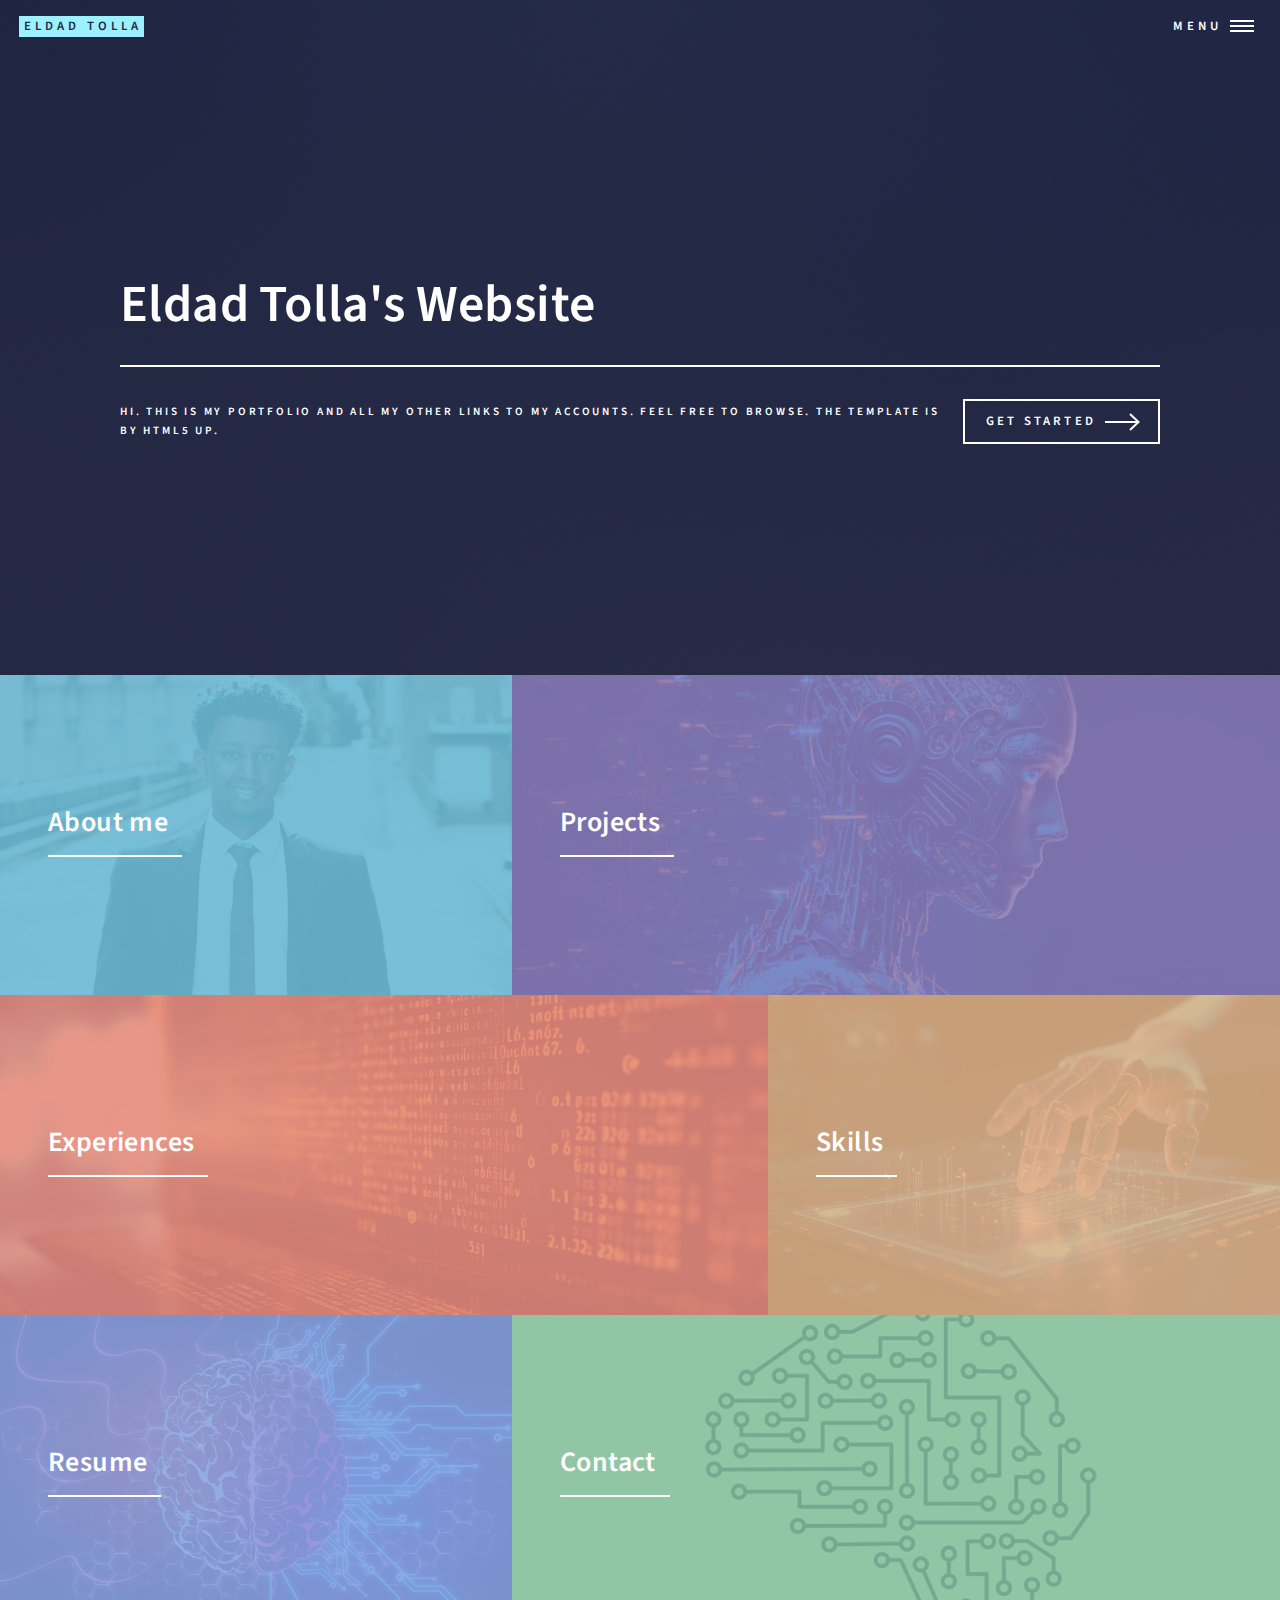
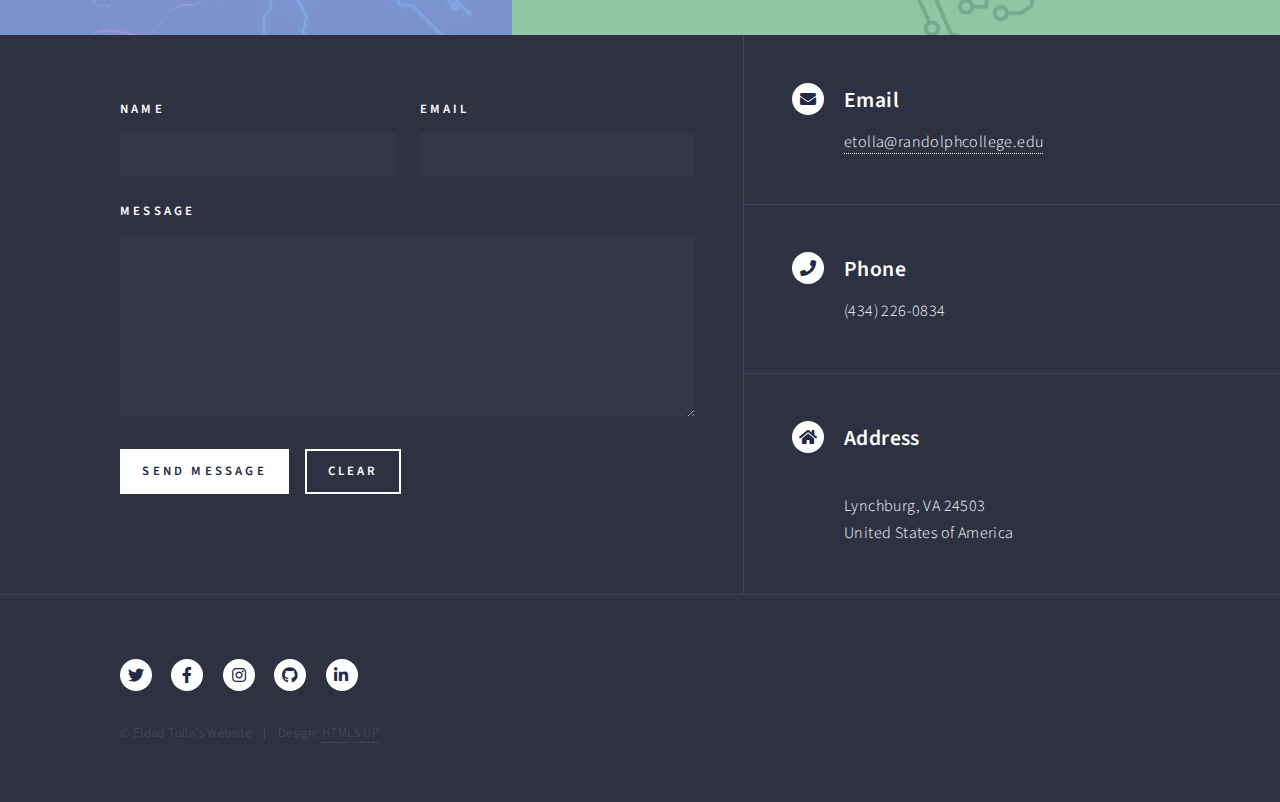
==== commit d7b95e93: "Update index.html" ====
--- a/index.html
+++ b/index.html
@@ -157,14 +157,14 @@
 									<div class="contact-method">
 										<span class="icon solid alt fa-phone"></span>
 										<h3>Phone</h3>
-										<span>(240) 355-2970 </span>
+										<span>(434) 226-0834 </span>
 									</div>
 								</section>
 								<section>
 									<div class="contact-method">
 										<span class="icon solid alt fa-home"></span>
 										<h3>Address</h3>
-										<span>2500 Rivermont Ave<br />
+										<span><br />
 										Lynchburg, VA 24503<br />
 										United States of America</span>
 									</div>
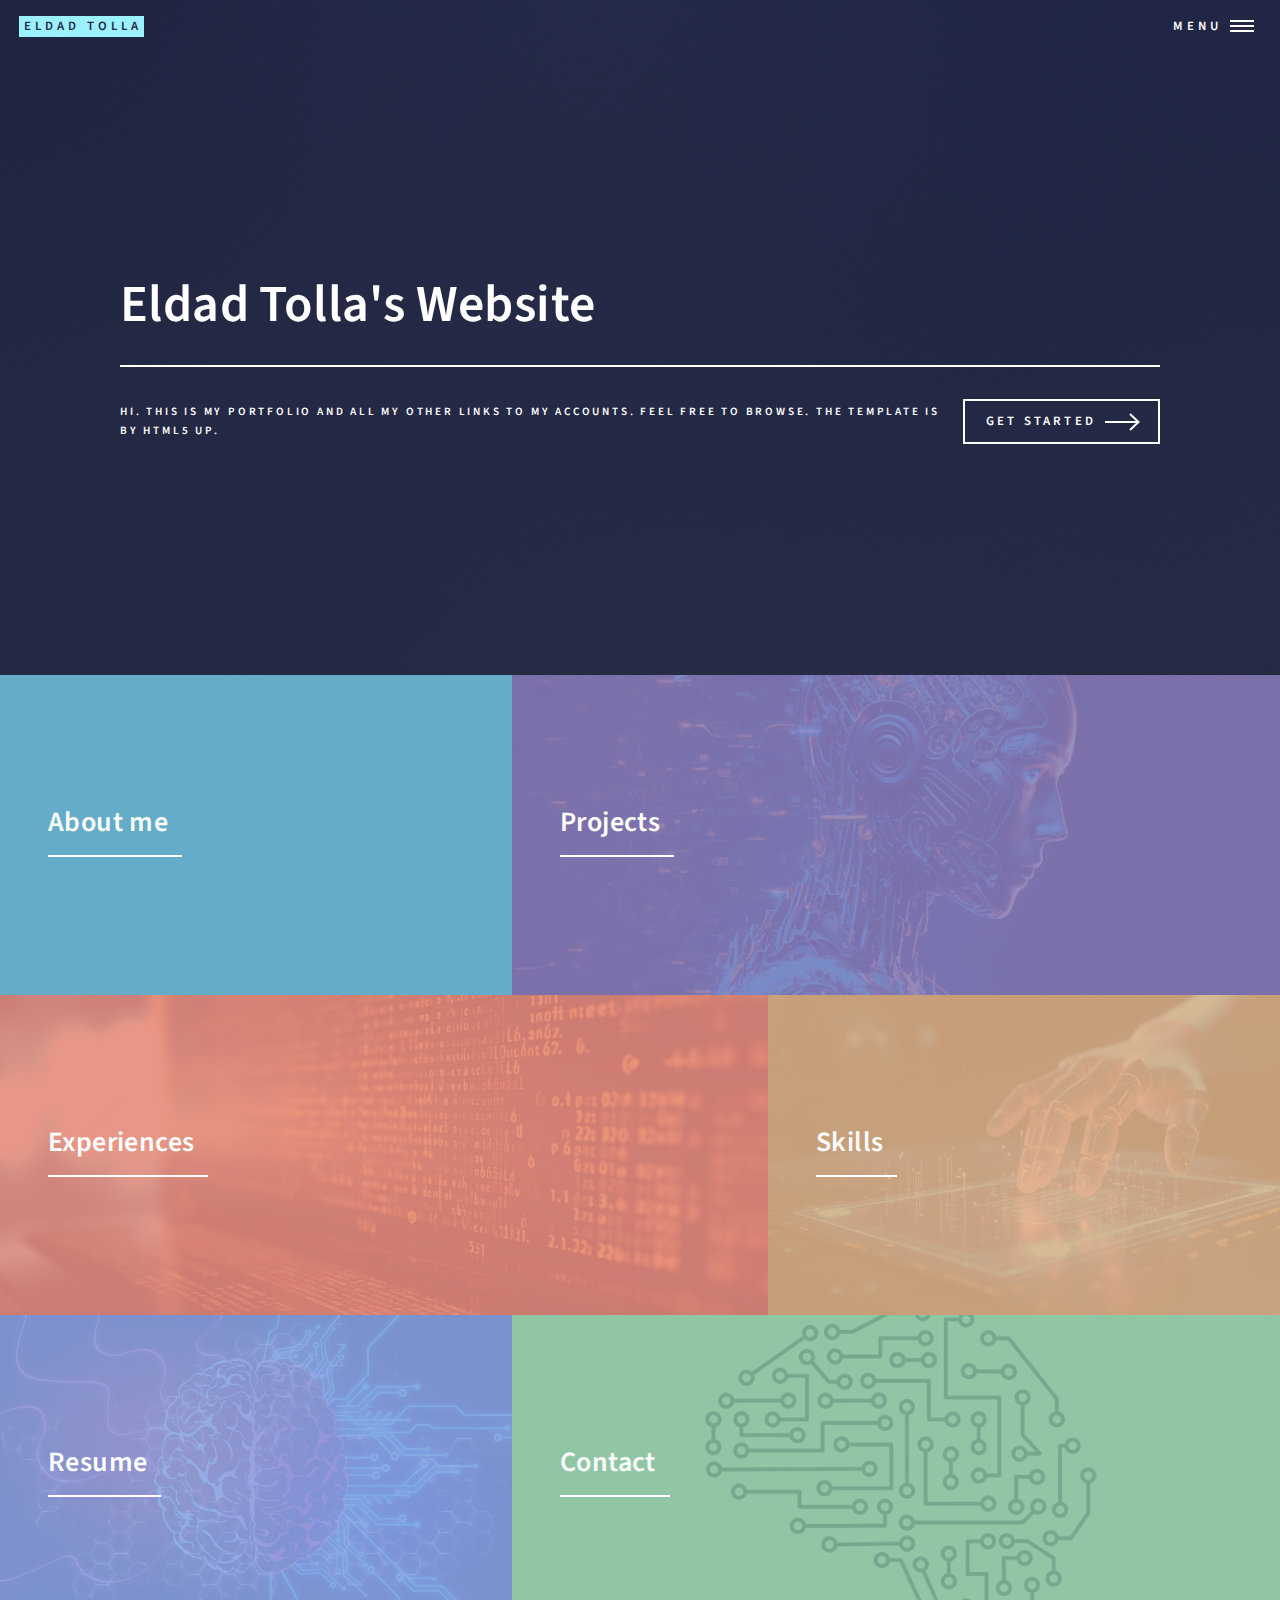
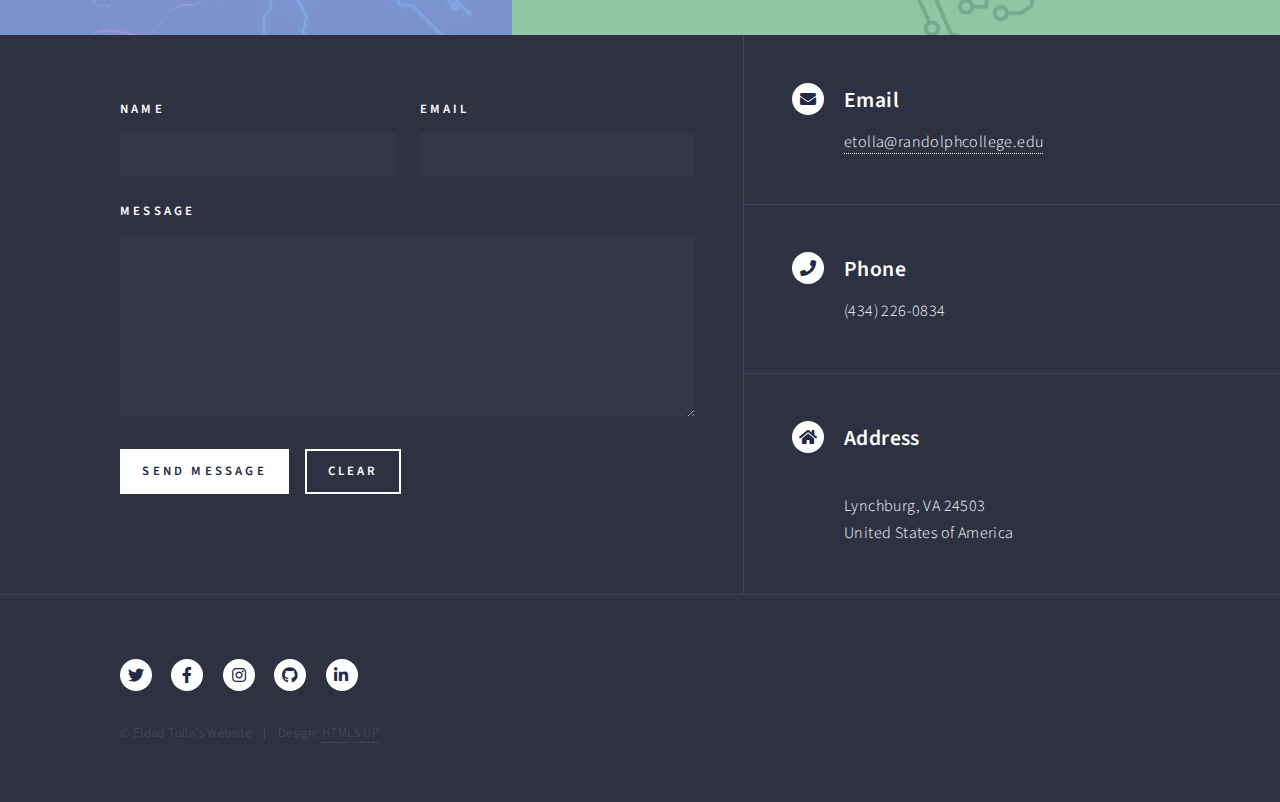
==== commit d5acbae8: "Update index.html" ====
--- a/index.html
+++ b/index.html
@@ -61,7 +61,7 @@
 							<section id="one" class="tiles">
 								<article>
 									<span class="image">
-										<img src="images/pic13.JPG" alt="" />
+										<img src="images/pic24.JPG" alt="" />
 									</span>
 									<header class="major">
 										<h3><a href="generic.html" class="link">About me</a></h3>
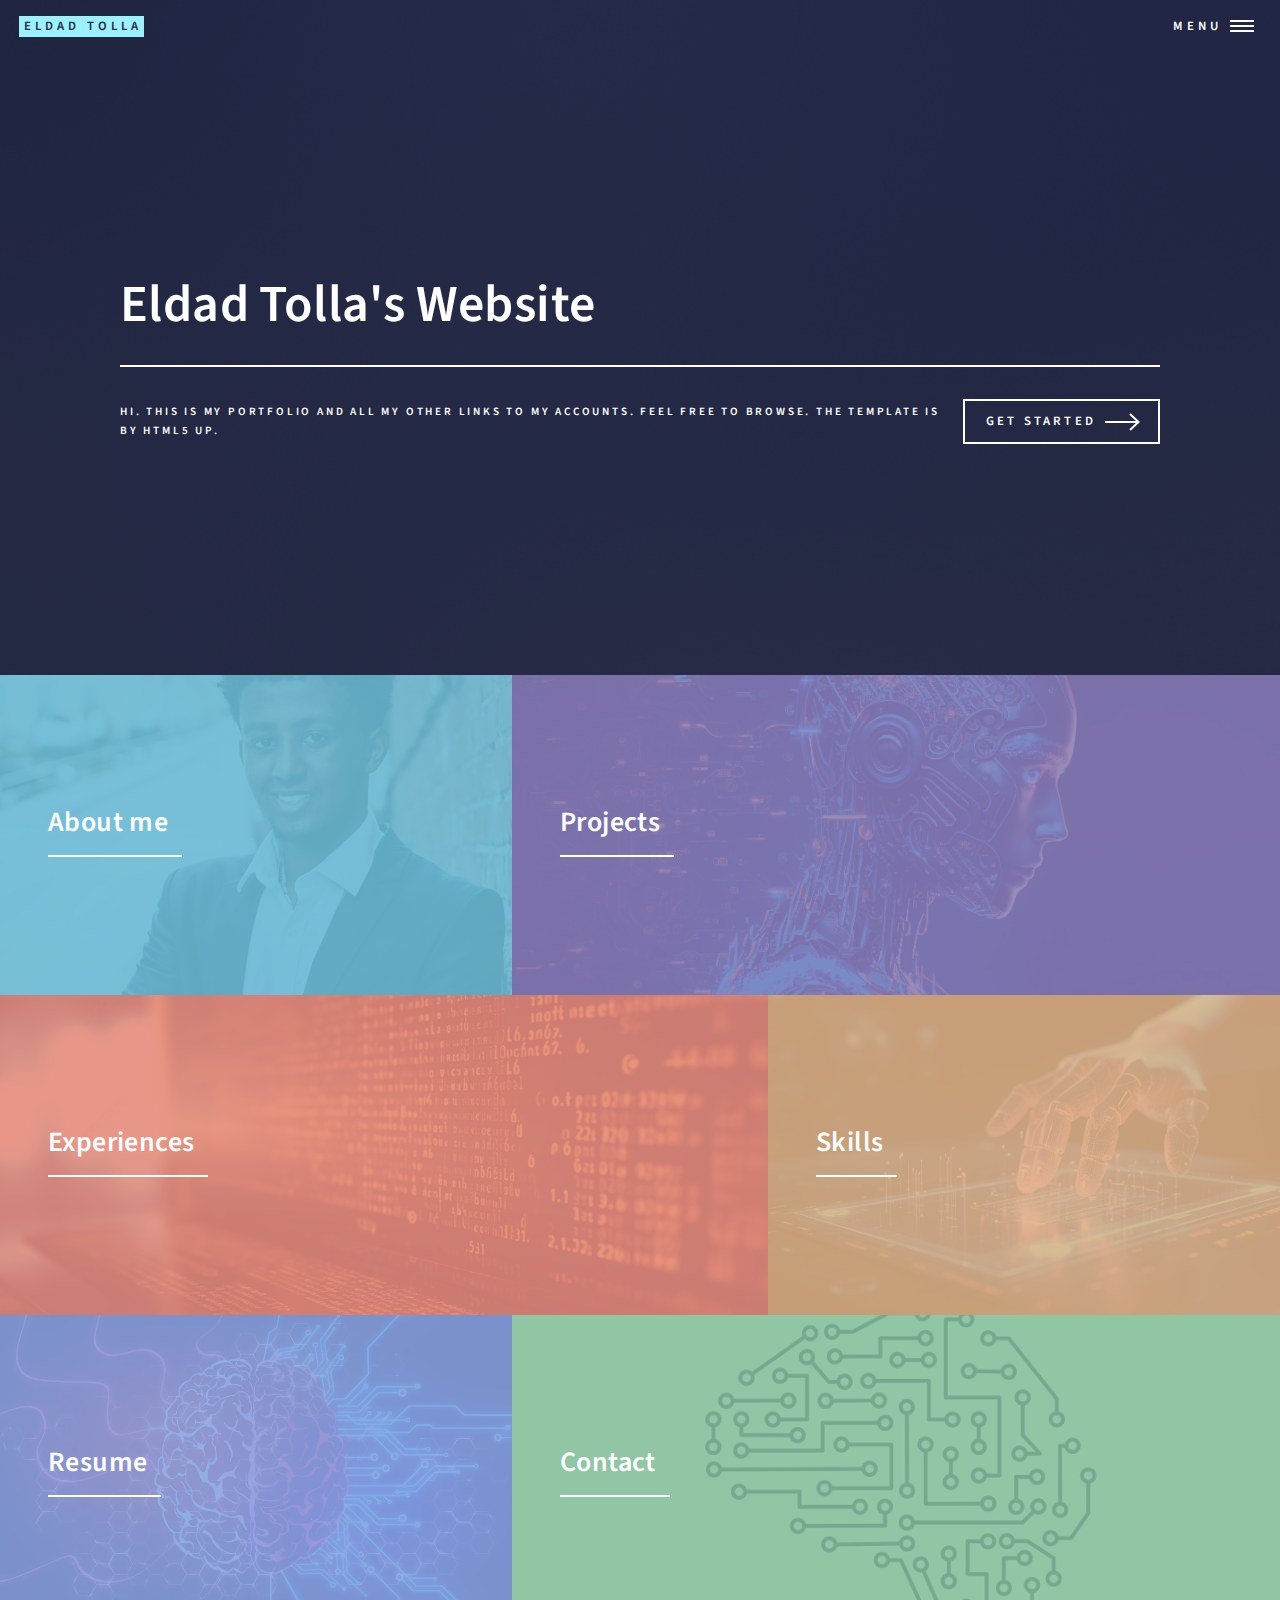
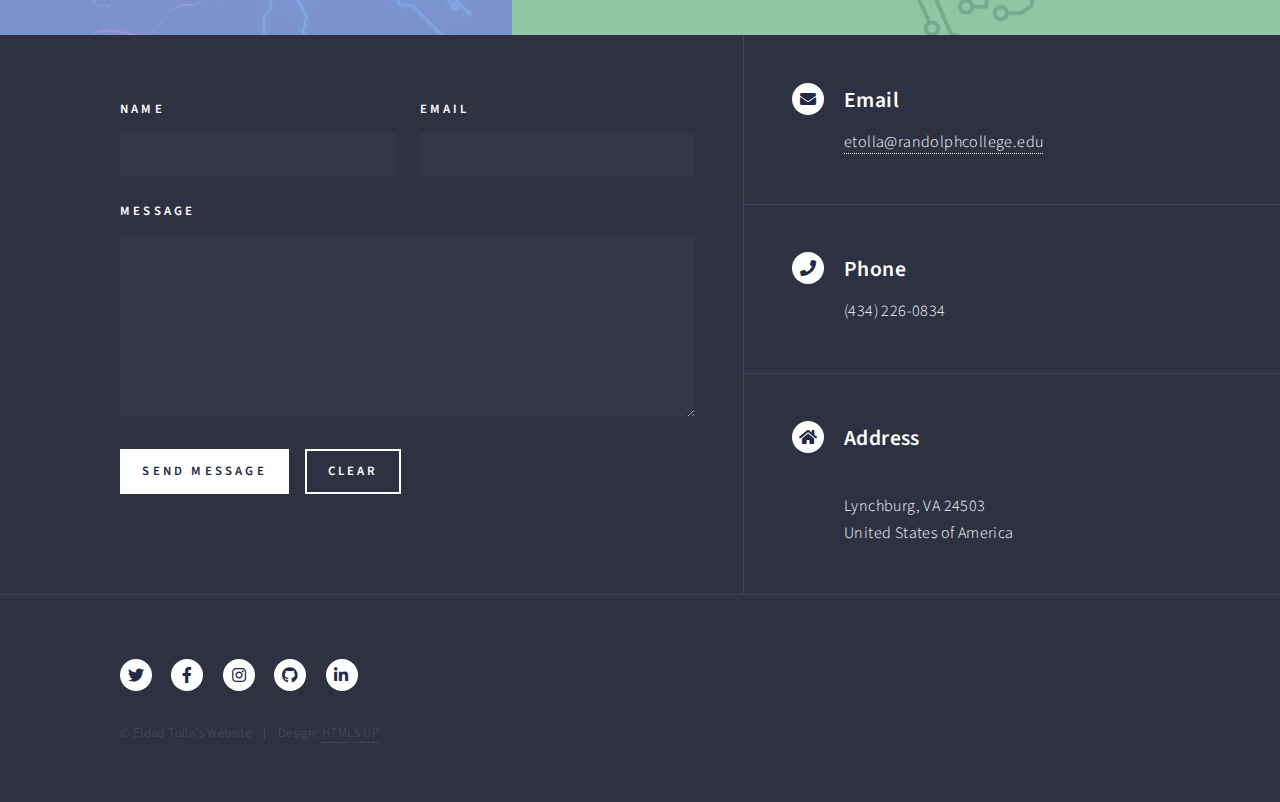
==== commit d3c69945: "Update index.html" ====
--- a/index.html
+++ b/index.html
@@ -61,7 +61,8 @@
 							<section id="one" class="tiles">
 								<article>
 									<span class="image">
-										<img src="images/pic24.JPG" alt="" />
+										<img src="images/pic24.JPG" alt="" style="width: 100%; height: auto; object-fit: contain; max-height: 400px;" />
+
 									</span>
 									<header class="major">
 										<h3><a href="generic.html" class="link">About me</a></h3>
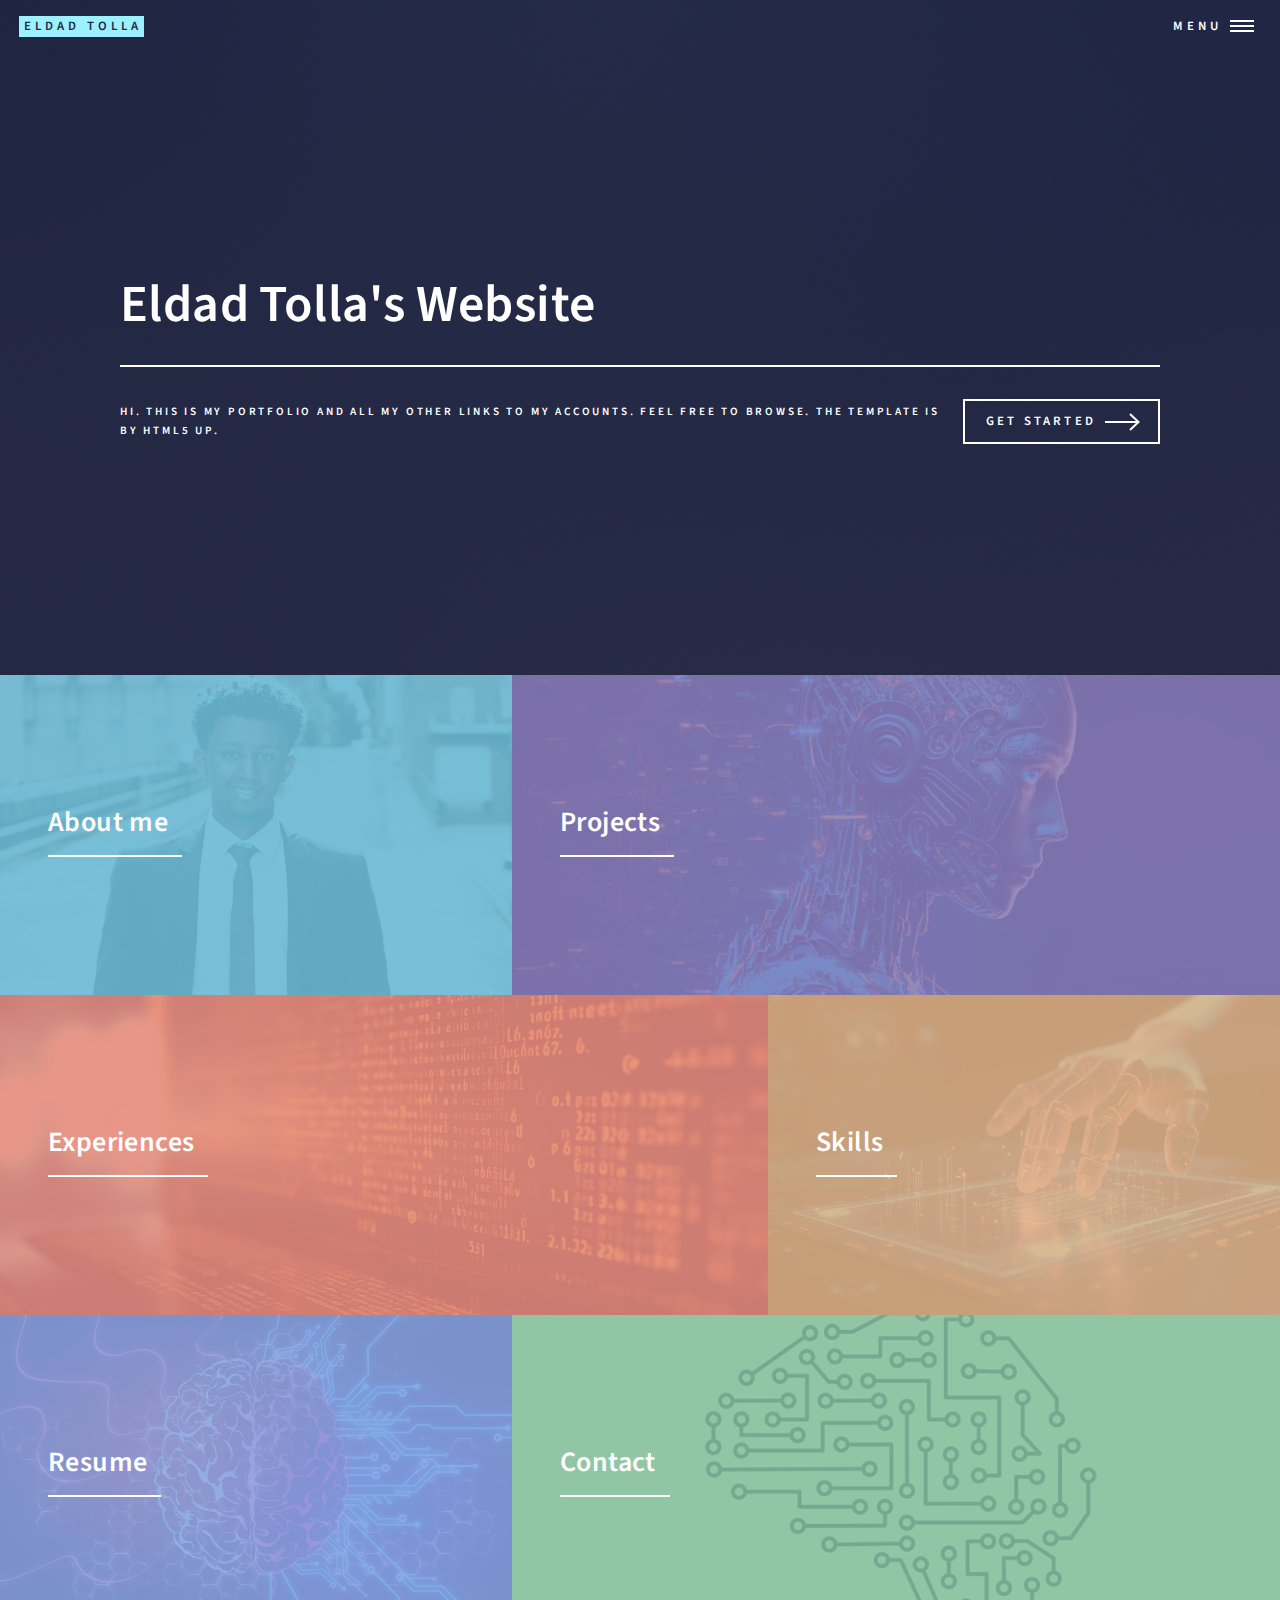
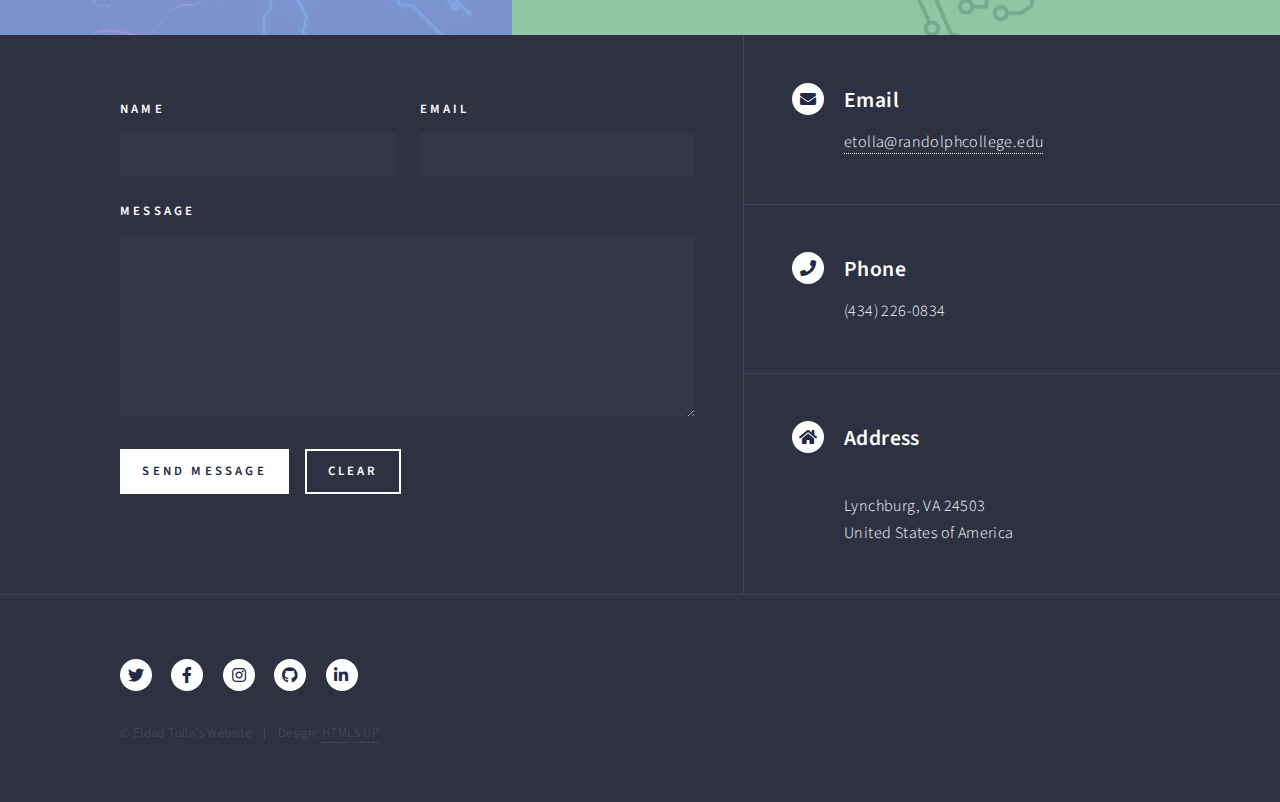
==== commit b1eadefc: "Update index.html" ====
--- a/index.html
+++ b/index.html
@@ -61,7 +61,7 @@
 							<section id="one" class="tiles">
 								<article>
 									<span class="image">
-										<img src="images/pic24.JPG" alt="" style="width: 100%; height: auto; object-fit: contain; max-height: 400px;" />
+										<img src="images/pic13.JPG" alt="" style="width: 100%; height: auto; object-fit: contain; max-height: 400px;" />
 
 									</span>
 									<header class="major">
